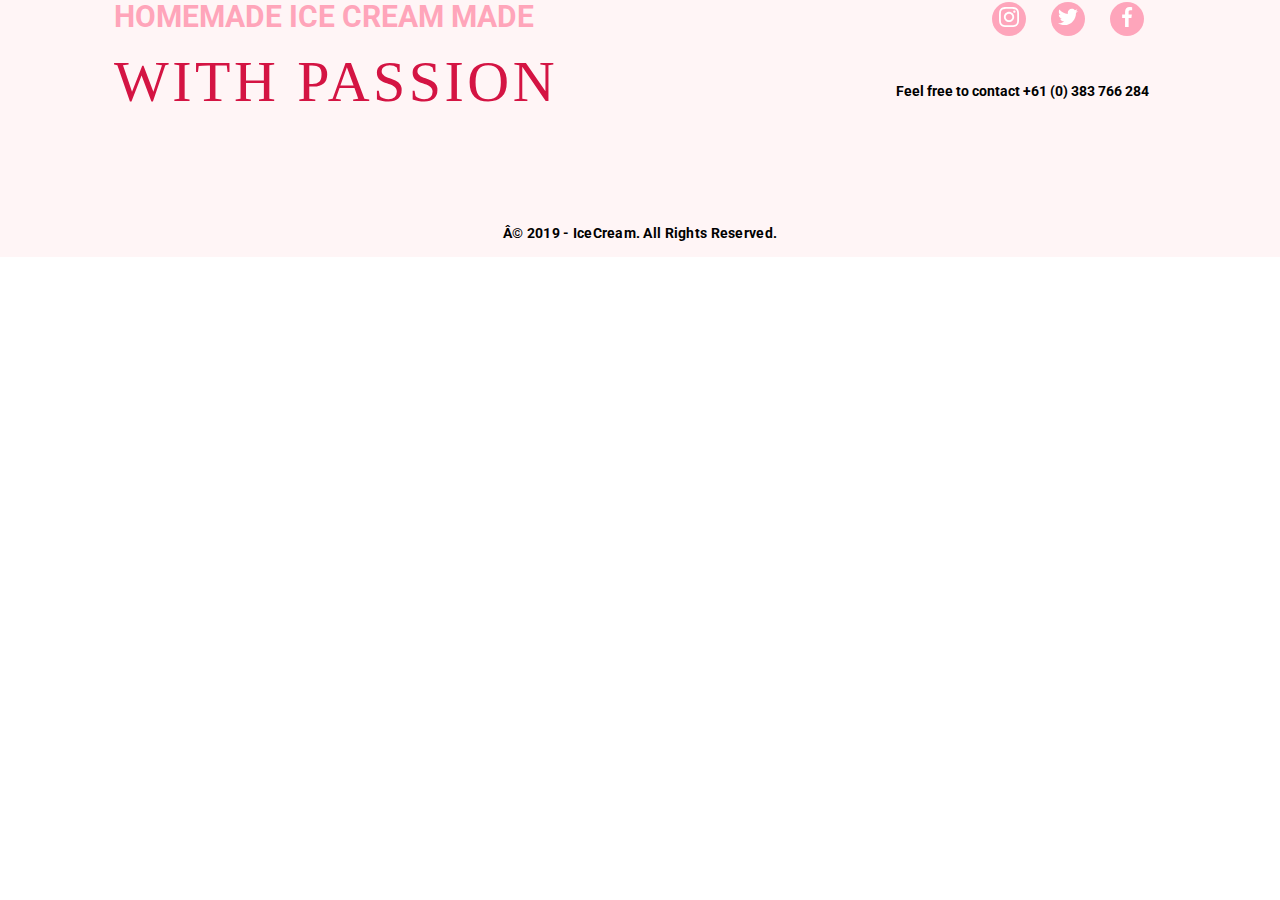
==== index.html @ 5e132ef6 "test" ====
<!DOCTYPE html>
<html lang="en">

<head>
  <meta charset="UTfooter-8" />
  <meta http-equiv="X-UA-Compatible" content="IE=edge" />
  <meta name="viewport" content="width=device-width, initial-scale=1.0" />
  <link rel="stylesheet"
    href="https://cdnjs.cloudflare.com/ajax/libs/modern-normalize/0.7.0/modern-normalize.min.css" />
  <link rel="stylesheet" href="css/main.min.css" />
  <link rel="preconnect" href="https://fonts.googleapis.com" />
  <link rel="preconnect" href="https://fonts.gstatic.com" crossorigin />
  <link href="https://fonts.googleapis.com/css2?family=Raleway:wght@700&family=Roboto:wght@400;500;700;900&display=swap"
    rel="stylesheet" />
  <title>WebStudio</title>
</head>

<body>
  
  <footer class="footer">
      <div class="footer-address">
        
        <ul class="footer-address__list list">
          
          <li class="footer-address__item">
            <h2 class="footer-address__title" >homemade ice cream made </h2>
          </li>
          <li class="footer-address__item"> 
            <h2 class="footer-address__subtitle" >with passion</h2>
          </li>
        </ul>
      </div>
      <div class="footer-social">
        
        <ul class="footer-social__list  list">
          <li class="footer-social__item"><a class="footer-social__link" href="insta"><svg class="footer-social__icon" width=20 height=20>
                <use href="./images/icons.svg#icon-instagram">
              </svg></a></li>
          <li class="footer-social__item"><a class="footer-social__link" href="tweter"><svg class="footer-social__icon" width=20 height=20>
                <use href="./images/icons.svg#icon-tweter">
              </svg></a></li>
          <li class="footer-social__item"><a class="footer-social__link" href="facebook"><svg class="footer-social__icon" width=20 height=20>
                <use href="./images/icons.svg#icon-facebook">
              </svg></a></li>
         
        </ul>
        <a class="footer-social__title" href="phone:+48111111111">Feel free to contact +61 (0) 383 766 284</a>
      </div>
      <div class="copyright">
        <h3 class="copyright__item">© 2019 - IceCream.
          All Rights Reserved. </h3>
      </div>
  </footer>
  <script src="./modal.js"></script>
  <script src="./menu.js"></script>
</body>

</html>
---- css/main.min.css ----
address{font-style:inherit}h1,h2,h3,h4,h5,h6,p{padding:0px;margin:0px}img{display:block;width:100%;height:auto;-o-object-fit:cover;object-fit:cover}.list{list-style:none;margin:0;padding:0}a,button{text-decoration:inherit;cursor:pointer;color:inherit}:root{--main-font: "Roboto", "Open Sans", sans-serif;--secondary-font: "Raleway", sans-serif;--main-color: #212121;--secondary-color: #2196f3;--third-color: #ffffff;--additional-color: #757575;--greystyle-color: #afb1b8}body{font-family:"Roboto","Open Sans",sans-serif;margin:0px auto;max-width:1600px;display:-webkit-box;display:-ms-flexbox;display:flex;-webkit-box-pack:center;-ms-flex-pack:center;justify-content:center;-ms-flex-line-pack:center;align-content:center;-webkit-box-orient:vertical;-webkit-box-direction:normal;-ms-flex-direction:column;flex-direction:column}.visually-hidden{position:absolute;width:1px;height:1px;margin:-1px;border:0;padding:0;clip:rect(0 0 0 0);overflow:hidden;visibility:hidden}.container{width:100%;margin:0 auto;-webkit-box-align:center;-ms-flex-align:center;align-items:center}@media screen and (min-width: 480px){.container{padding:0px 15px;-webkit-box-align:center;-ms-flex-align:center;align-items:center}}@media screen and (min-width: 768px){.container{padding:0px 15px}}@media screen and (min-width: 1200px){.container{max-width:1200px;padding:0px 15px;-webkit-box-align:center;-ms-flex-align:center;align-items:center}}.logo{font-family:"Raleway","Open Sans",sans-serif;font-weight:700;font-size:26px;line-height:1.192;letter-spacing:.03em;margin:16px 0px 16px 5px;color:var(--secondary-color)}.logo__light-theme{color:var(--main-color)}.logo__dark-theme{color:var(--third-color)}@media screen and (min-width: 480px){.logo{margin:16px 93px 16px 0px}}.backdrop{position:fixed;width:100%;height:100%;background-color:rgba(0,0,0,.2);top:0;left:0;z-index:1001;opacity:1;-webkit-transition:opacity 250ms cubic-bezier(0.4, 0, 0.2, 1);transition:opacity 250ms cubic-bezier(0.4, 0, 0.2, 1);display:-webkit-box;display:-ms-flexbox;display:flex}.is-hidden{opacity:0;pointer-events:none;visibility:hidden;-webkit-transition:opacity 250ms cubic-bezier(0.4, 0, 0.2, 1);transition:opacity 250ms cubic-bezier(0.4, 0, 0.2, 1)}.section-header{font-weight:700;font-size:28px;line-height:1.167;text-align:center;letter-spacing:.03em;margin-bottom:40px}@media screen and (min-width: 1200px){.section-header__header{font-size:36px}}.modal{position:relative;visibility:visible;max-width:100%;-webkit-box-shadow:0px 1px 3px rgba(0,0,0,.12),0px 1px 1px rgba(0,0,0,.14),0px 2px 1px rgba(0,0,0,.2);box-shadow:0px 1px 3px rgba(0,0,0,.12),0px 1px 1px rgba(0,0,0,.14),0px 2px 1px rgba(0,0,0,.2);border-radius:4px;margin:auto;padding:20px;-webkit-transition:opacity 250ms cubic-bezier(0.4, 0, 0.2, 1);transition:opacity 250ms cubic-bezier(0.4, 0, 0.2, 1)}@media screen and (min-width: 480px){.modal{max-width:450px;padding:40px}}@media screen and (min-width: 767px){.modal{max-width:528px}}.modal__btn{margin:30px auto 0px;padding:10px 46px;border:0px;border-radius:4px;font-weight:700;font-size:16px;line-height:1.875;letter-spacing:.06em}@media screen and (min-width: 480px){.modal__btn{padding:10px 76px}}.modal__btn:hover,.modal__btn:focus{-webkit-transition-duration:250ms;transition-duration:250ms;-webkit-transition-timing-function:cubic-bezier(0.4, 0, 0.2, 1);transition-timing-function:cubic-bezier(0.4, 0, 0.2, 1);-webkit-box-shadow:0px 4px 4px rgba(0,0,0,.15);box-shadow:0px 4px 4px rgba(0,0,0,.15)}.modal__close{position:absolute;top:8px;right:8px;display:-webkit-box;display:-ms-flexbox;display:flex;-webkit-box-pack:center;-ms-flex-pack:center;justify-content:center;-webkit-box-align:center;-ms-flex-align:center;align-items:center;width:30px;height:30px;border:1px solid rgba(0,0,0,.1);border-radius:50%;cursor:pointer}.modal__close:hover,.modal__close:focus{-webkit-transition:250ms cubic-bezier(0.4, 0, 0.2, 1);transition:250ms cubic-bezier(0.4, 0, 0.2, 1);background-color:var(--secondary-color)}.modal__title{font-weight:bold;font-size:20px;line-height:23px;text-align:center;letter-spacing:.03em;margin-bottom:12px}.modal-form{display:-webkit-box;display:-ms-flexbox;display:flex;-webkit-box-orient:vertical;-webkit-box-direction:normal;-ms-flex-direction:column;flex-direction:column;-webkit-box-pack:center;-ms-flex-pack:center;justify-content:center;-webkit-box-align:center;-ms-flex-align:center;align-items:center}.modal-form__item{font-size:12px;line-height:1.21;letter-spacing:.01em}.modal-form__input-container{position:relative}.modal-form__input{width:100%;height:40px;padding-left:42px;margin:4px auto 10px;border:1px solid rgba(33,33,33,.2);-webkit-box-sizing:border-box;box-sizing:border-box;border-radius:4px;-webkit-transition:border 250ms cubic-bezier(0.4, 0, 0.2, 1);transition:border 250ms cubic-bezier(0.4, 0, 0.2, 1)}@media screen and (min-width: 480px){.modal-form__input{width:370px}}@media screen and (min-width: 768px){.modal-form__input{width:448px}}.modal-form__input:hover,.modal-form__input:focus{outline:none;border:1px solid;-webkit-transition:border 250ms cubic-bezier(0.4, 0, 0.2, 1);transition:border 250ms cubic-bezier(0.4, 0, 0.2, 1)}.modal-form__input:hover:hover+.modal-form__icon,.modal-form__input:hover:focus+.modal-form__icon,.modal-form__input:focus:hover+.modal-form__icon,.modal-form__input:focus:focus+.modal-form__icon{-webkit-transition:fill 250ms cubic-bezier(0.4, 0, 0.2, 1);transition:fill 250ms cubic-bezier(0.4, 0, 0.2, 1)}.modal-form__icon{position:absolute;left:24px;top:50%;-webkit-transform:translate(-50%, -50%);transform:translate(-50%, -50%)}.modal-form__comment{padding:12px 16px;resize:none;height:120px;width:100%;font-family:inherit;font-size:12px;line-height:14px;letter-spacing:.01em;margin:4px auto 10px;border:1px solid rgba(33,33,33,.2);-webkit-box-sizing:border-box;box-sizing:border-box;border-radius:4px;-webkit-transition:border 250ms cubic-bezier(0.4, 0, 0.2, 1);transition:border 250ms cubic-bezier(0.4, 0, 0.2, 1)}@media screen and (min-width: 480px){.modal-form__comment{width:370px}}@media screen and (min-width: 768px){.modal-form__comment{width:448px}}.modal-form__comment:hover,.modal-form__comment:focus{outline:none;border:1px solid;-webkit-transition:border 250ms cubic-bezier(0.4, 0, 0.2, 1);transition:border 250ms cubic-bezier(0.4, 0, 0.2, 1)}.modal-policy{position:relative;display:-webkit-box;display:-ms-flexbox;display:flex;-webkit-box-pack:space-evenly;-ms-flex-pack:space-evenly;justify-content:space-evenly;-webkit-box-align:center;-ms-flex-align:center;align-items:center}.modal-policy__statement{font-size:12px;line-height:1.71;letter-spacing:.03em;color:vargetColor(article-primary)}@media screen and (min-width: 768px){.modal-policy__statement{font-size:14px}}.modal-policy__statute{text-decoration:underline}.modal-policy__checkbox{-webkit-appearance:none;-moz-appearance:none;appearance:none;width:16px;height:15px;border:2px solid;border-radius:2px;margin-right:8px;-webkit-transition:background-color 250ms cubic-bezier(0.4, 0, 0.2, 1),border-color 250ms cubic-bezier(0.4, 0, 0.2, 1);transition:background-color 250ms cubic-bezier(0.4, 0, 0.2, 1),border-color 250ms cubic-bezier(0.4, 0, 0.2, 1)}@media screen and (max-width: 767px){.modal-policy__checkbox{width:16px;height:15px}}.modal-policy__checkbox:checked{background-image:url("../images/check.svg");background-repeat:no-repeat}.header{position:relative;max-width:1200px;display:-webkit-box;display:-ms-flexbox;display:flex;-ms-flex-wrap:wrap;flex-wrap:wrap;-webkit-box-pack:justify;-ms-flex-pack:justify;justify-content:space-between;padding:8px 15px;border-bottom:1px solid #ececec}.header__navigation{display:-webkit-box;display:-ms-flexbox;display:flex;-webkit-box-align:center;-ms-flex-align:center;align-items:center;-ms-flex-wrap:wrap;flex-wrap:wrap}.header__contactslist{display:-webkit-box;display:-ms-flexbox;display:flex;-webkit-box-orient:vertical;-webkit-box-direction:normal;-ms-flex-direction:column;flex-direction:column;-webkit-column-gap:30px;-moz-column-gap:30px;column-gap:30px;-webkit-box-align:center;-ms-flex-align:center;align-items:center;display:none}@media screen and (min-width: 768px){.header__contactslist{display:inherit;-webkit-box-align:start;-ms-flex-align:start;align-items:flex-start;-webkit-box-orient:vertical;-webkit-box-direction:normal;-ms-flex-direction:column;flex-direction:column}}@media screen and (min-width: 1200px){.header__contactslist{-webkit-box-align:center;-ms-flex-align:center;align-items:center;-webkit-box-orient:horizontal;-webkit-box-direction:normal;-ms-flex-direction:row;flex-direction:row}}.header__pages{display:-webkit-box;display:-ms-flexbox;display:flex;-webkit-box-align:center;-ms-flex-align:center;align-items:center;-ms-flex-wrap:wrap;flex-wrap:wrap;-webkit-column-gap:46px;-moz-column-gap:46px;column-gap:46px;display:none}@media screen and (min-width: 768px){.header__pages{display:inherit}}.header__item{font-weight:500;font-size:14px;line-height:1.143;letter-spacing:.02em}.header__item:hover,.header__item:focus{-webkit-transition:color 250ms cubic-bezier(0.4, 0, 0.2, 1);transition:color 250ms cubic-bezier(0.4, 0, 0.2, 1)}.header__icon{margin-right:10px;-ms-flex-line-pack:center;align-content:center;vertical-align:bottom}.header__contact{font-weight:500;font-size:14px;line-height:1.143;letter-spacing:.02em;margin:5px 0px}.header__contact:hover,.header__contact:focus{-webkit-transition:color 250ms cubic-bezier(0.4, 0, 0.2, 1);transition:color 250ms cubic-bezier(0.4, 0, 0.2, 1)}#current{position:relative;margin-bottom:32px}#current:after{content:"";position:absolute;width:100%;height:4px;bottom:-33px;left:0;border-radius:2px}.hero{-webkit-box-align:center;-ms-flex-align:center;align-items:center;-webkit-box-pack:center;-ms-flex-pack:center;justify-content:center;display:-webkit-box;display:-ms-flexbox;display:flex;-webkit-box-orient:vertical;-webkit-box-direction:normal;-ms-flex-direction:column;flex-direction:column;background-size:cover;background-position:center;background-image:-webkit-gradient(linear, left top, left bottom, from(rgba(47, 48, 58, 0.4)), to(rgba(47, 48, 58, 0.4))),url("../images/background/background-mobile.jpg");background-image:linear-gradient(rgba(47, 48, 58, 0.4), rgba(47, 48, 58, 0.4)),url("../images/background/background-mobile.jpg");padding:118px 15px}@media screen and (min-width: 768px){.hero{background-image:-webkit-gradient(linear, left top, left bottom, from(rgba(47, 48, 58, 0.4)), to(rgba(47, 48, 58, 0.4))),url("../images/background/background-tab.jpg");background-image:linear-gradient(rgba(47, 48, 58, 0.4), rgba(47, 48, 58, 0.4)),url("../images/background/background-tab.jpg");padding:118px 15px}}@media screen and (min-width: 1200px){.hero{background-image:-webkit-gradient(linear, left top, left bottom, from(rgba(47, 48, 58, 0.4)), to(rgba(47, 48, 58, 0.4))),url("../images/background/background-desktop.jpg");background-image:linear-gradient(rgba(47, 48, 58, 0.4), rgba(47, 48, 58, 0.4)),url("../images/background/background-desktop.jpg");padding:200px 0px}}.hero__header{max-width:396px;font-size:26px;line-height:1.62;font-weight:900;text-align:center;letter-spacing:.06em}@media screen and (min-width: 1200px){.hero__header{max-width:696px;font-size:44px;line-height:1.364}}.hero__btn{padding:10px 42px;margin-top:30px;border:0px;border-radius:4px;font-weight:700;font-size:16px;line-height:1.875;text-align:center;letter-spacing:.06em}.hero__btn:focus,.hero__btn:hover{-webkit-transition:color;transition:color;-webkit-transition-duration:250ms;transition-duration:250ms;-webkit-transition-timing-function:cubic-bezier(0.4, 0, 0.2, 1);transition-timing-function:cubic-bezier(0.4, 0, 0.2, 1)}.main,.lorem{display:-webkit-inline-box;display:-ms-inline-flexbox;display:inline-flex;-webkit-box-pack:center;-ms-flex-pack:center;justify-content:center;-webkit-box-align:center;-ms-flex-align:center;align-items:center;padding:94px 0px;-ms-flex-wrap:wrap;flex-wrap:wrap}@media screen and (max-width: 1200px){.main,.lorem{padding:60px 0px}}.main__tile,.lorem__tile{width:85%;margin:10px 15px}@media screen and (min-width: 768px){.main__tile,.lorem__tile{max-width:354px}}@media screen and (min-width: 1200px){.main__tile,.lorem__tile{max-width:270px}}.main__header,.lorem__header{font-weight:700;font-size:14px;line-height:1.143;letter-spacing:.03em;margin-bottom:10px}.main__graphic,.lorem__graphic{height:120px;width:100%;margin-bottom:30px;border-radius:4px;background:#ffb8ca;display:-webkit-box;display:-ms-flexbox;display:flex;-webkit-box-pack:center;-ms-flex-pack:center;justify-content:center;-webkit-box-align:center;-ms-flex-align:center;align-items:center;-ms-flex-wrap:wrap;flex-wrap:wrap}.main__article,.lorem__article{font-size:14px;line-height:1.71;letter-spacing:.03em}.main__content,.lorem__content{display:-webkit-inline-box;display:-ms-inline-flexbox;display:inline-flex;-ms-flex-wrap:wrap;flex-wrap:wrap;-webkit-box-pack:center;-ms-flex-pack:center;justify-content:center}.about{padding-bottom:94px}@media screen and (min-width: 769px){.about{display:initial}}@media screen and (min-width: 769px){.about-section{display:initial}}.about-section__gallery{display:-webkit-box;display:-ms-flexbox;display:flex;text-align:center;-webkit-box-pack:center;-ms-flex-pack:center;justify-content:center;-ms-flex-wrap:wrap;flex-wrap:wrap;gap:30px}.about-section__item{position:relative}.about-section__title{position:absolute;height:70px;width:100%;left:0%;bottom:0%;background-color:rgba(47,48,58,.8);font-weight:bold;font-size:14px;line-height:16px;text-align:center;letter-spacing:.03em;text-transform:uppercase;-webkit-box-pack:center;-ms-flex-pack:center;justify-content:center;display:-webkit-box;display:-ms-flexbox;display:flex;-webkit-box-align:center;-ms-flex-align:center;align-items:center}.employee{background:#ffb8ca;padding:94px 0px;max-width:1600px;-webkit-box-pack:center;-ms-flex-pack:center;justify-content:center;-ms-flex-wrap:wrap;flex-wrap:wrap}.employee-section__list{margin-top:50px;display:-webkit-box;display:-ms-flexbox;display:flex;-webkit-box-pack:center;-ms-flex-pack:center;justify-content:center;-ms-flex-wrap:wrap;flex-wrap:wrap;gap:30px}.employee-section__tile{border-radius:0px 0px 4px 4px;-webkit-box-shadow:0px 1px 3px rgba(0,0,0,.12),0px 1px 1px rgba(0,0,0,.14),0px 2px 1px rgba(0,0,0,.2);box-shadow:0px 1px 3px rgba(0,0,0,.12),0px 1px 1px rgba(0,0,0,.14),0px 2px 1px rgba(0,0,0,.2)}.employee-section__photo{width:100%;height:auto;-o-object-fit:cover;object-fit:cover}.employee-section__name{font-size:16px;line-height:1.1875;text-align:center;letter-spacing:.03em;font-weight:500;margin-bottom:10px}.employee-section__position{font-size:16px;line-height:1.1875;text-align:center;letter-spacing:.03em}.employee-section__description{padding:30px 0px;text-align:center;border:0px;border-radius:4px 4px;-webkit-box-shadow:0px 1px 3px rgba(0,0,0,.12),0px 1px 1px rgba(0,0,0,.14),0px 2px 1px rgba(0,0,0,.2);box-shadow:0px 1px 3px rgba(0,0,0,.12),0px 1px 1px rgba(0,0,0,.14),0px 2px 1px rgba(0,0,0,.2)}.employee-section__social{display:-webkit-box;display:-ms-flexbox;display:flex;-webkit-box-pack:center;-ms-flex-pack:center;justify-content:center;-webkit-box-align:center;-ms-flex-align:center;align-items:center}.employee-section__links{display:-webkit-box;display:-ms-flexbox;display:flex;-webkit-box-pack:center;-ms-flex-pack:center;justify-content:center;-webkit-box-align:center;-ms-flex-align:center;align-items:center;fill:#ffa5ba;color:#ffa5ba;width:44px;height:44px;border-radius:50%;margin:16px 5px 0px}.employee-section__links:hover,.employee-section__links:focus{background-color:var(--secondary-color);-webkit-transition:color fill background-color;transition:color fill background-color;-webkit-transition-duration:250ms;transition-duration:250ms;-webkit-transition-timing-function:cubic-bezier(0.4, 0, 0.2, 1);transition-timing-function:cubic-bezier(0.4, 0, 0.2, 1)}.customer{display:-webkit-box;display:-ms-flexbox;display:flex;-webkit-box-pack:center;-ms-flex-pack:center;justify-content:center;-webkit-box-orient:vertical;-webkit-box-direction:normal;-ms-flex-direction:column;flex-direction:column;padding:94px 0px;-ms-flex-wrap:wrap;flex-wrap:wrap;-webkit-box-align:center;-ms-flex-align:center;align-items:center;margin:0px auto}@media screen and (min-width: 1200px){.customer{padding:90px 0px}}@media screen and (min-width: 1200px){.customer-section{padding:90px 0px}}.customer-section__list{margin:50px 0px 0px;display:-webkit-box;display:-ms-flexbox;display:flex;-webkit-box-orient:horizontal;-webkit-box-direction:normal;-ms-flex-direction:row;flex-direction:row;-webkit-box-pack:center;-ms-flex-pack:center;justify-content:center;-ms-flex-wrap:wrap;flex-wrap:wrap;-webkit-column-gap:15px;-moz-column-gap:15px;column-gap:15px;row-gap:15px;padding:0 15px}.customer-section__item{width:100%;height:92px;border:1px solid #ffa5ba;border-radius:4px;-ms-flex-wrap:wrap;flex-wrap:wrap;fill:#ffa5ba;color:#ffa5ba}@media screen and (min-width: 320px){.customer-section__item{width:226px}}@media screen and (min-width: 768px){.customer-section__item{width:210px}}@media screen and (min-width: 1200px){.customer-section__item{width:170px}}.customer-section__item:hover,.customer-section__item:focus{border:1px solid;-webkit-transition:color fill border;transition:color fill border;-webkit-transition-duration:250ms;transition-duration:250ms;-webkit-transition-timing-function:cubic-bezier(0.4, 0, 0.2, 1);transition-timing-function:cubic-bezier(0.4, 0, 0.2, 1)}.customer-section__item__link{display:-webkit-box;display:-ms-flexbox;display:flex;-webkit-box-pack:center;-ms-flex-pack:center;justify-content:center;-webkit-box-align:center;-ms-flex-align:center;align-items:center;width:170px;height:92px}.footer{max-width:1280px;min-height:247px;display:-webkit-box;display:-ms-flexbox;display:flex;-ms-flex-wrap:wrap;flex-wrap:wrap;-webkit-box-pack:justify;-ms-flex-pack:justify;justify-content:space-between;-webkit-box-align:baseline;-ms-flex-align:baseline;align-items:baseline;padding-left:15px;padding-right:15px;background:#fff5f6}@media screen and (min-width: 1280px){.footer{-webkit-box-pack:justify;-ms-flex-pack:justify;justify-content:space-between;display:-webkit-box;display:-ms-flexbox;display:flex}}.footer .copyright{height:45px;width:100%;margin:0 auto;display:-webkit-box;display:-ms-flexbox;display:flex;-webkit-box-pack:center;-ms-flex-pack:center;justify-content:center;-webkit-box-align:center;-ms-flex-align:center;align-items:center}.footer .copyright__item{display:-webkit-box;display:-ms-flexbox;display:flex;-webkit-box-pack:center;-ms-flex-pack:center;justify-content:center;-webkit-box-align:center;-ms-flex-align:center;align-items:center;font-size:14px;line-height:1.806;letter-spacing:.02em;height:26px;margin-top:9px;margin-bottom:10px}.footer .footer-address{text-decoration:none;color:#fff5f6;text-align:center;-webkit-box-pack:center;-ms-flex-pack:center;justify-content:center;-ms-flex-wrap:wrap;flex-wrap:wrap}@media screen and (min-width: 776px){.footer .footer-address{text-align:left;-webkit-box-pack:start;-ms-flex-pack:start;justify-content:start;padding:0 36px;margin-bottom:91px}}@media screen and (min-width: 1280px){.footer .footer-address{text-align:left;-webkit-box-pack:start;-ms-flex-pack:start;justify-content:start;padding:0 99px;margin-bottom:97px}}.footer .footer-address__title{text-transform:uppercase;letter-spacing:0,4em;line-height:34px;font-size:30px;color:#ffa5ba}@media screen and (min-width: 776px){.footer .footer-address__title{font-size:26px;width:340px}}@media screen and (min-width: 1280px){.footer .footer-address__title{font-size:30px;width:474px}}.footer .footer-address__subtitle{font-family:Titan One;font-style:normal;font-weight:normal;font-size:58px;line-height:66px;letter-spacing:.06em;text-transform:uppercase;color:#d41443}@media screen and (min-width: 776px){.footer .footer-address__subtitle{font-size:48px;width:340px}}@media screen and (min-width: 1280px){.footer .footer-address__subtitle{font-size:58px;width:474px}}.footer .footer-address__item:not(:last-child){padding-bottom:15px}.footer .footer-social{display:-webkit-box;display:-ms-flexbox;display:flex;-webkit-box-orient:vertical;-webkit-box-direction:normal;-ms-flex-direction:column;flex-direction:column;text-align:center;-webkit-box-pack:center;-ms-flex-pack:center;justify-content:center}@media screen and (min-width: 1200px){.footer .footer-social{display:block;-webkit-box-pack:right;-ms-flex-pack:right;justify-content:right;-webkit-box-align:center;-ms-flex-align:center;align-items:center}}.footer .footer-social__title{font-size:14px;line-height:16px;font-weight:700;text-align:right}@media screen and (min-width: 1280px){.footer .footer-social__title{padding-right:116px}}.footer .footer-social__list{display:-webkit-box;display:-ms-flexbox;display:flex;-webkit-box-pack:right;-ms-flex-pack:right;justify-content:right;-webkit-box-align:center;-ms-flex-align:center;align-items:center;-webkit-column-gap:25px;-moz-column-gap:25px;column-gap:25px}@media screen and (min-width: 1280px){.footer .footer-social__list{padding-bottom:50px;padding-right:121px}}@media screen and (min-width: 776px){.footer .footer-social__list{padding-bottom:46px}}.footer .footer-social__icon{color:#ffa5ba}.footer .footer-social__item{display:-webkit-box;display:-ms-flexbox;display:flex;-webkit-box-pack:center;-ms-flex-pack:center;justify-content:center;-webkit-box-align:center;-ms-flex-align:center;align-items:center;fill:#fff;background-color:#fea5bb;width:34px;height:34px;border-radius:50%}.footer .footer-social__item:hover,.footer .footer-social__item:focus{background-color:#d41443;-webkit-transition:color fill background-color;transition:color fill background-color;-webkit-transition-duration:250ms;transition-duration:250ms;-webkit-transition-timing-function:cubic-bezier(0.4, 0, 0.2, 1);transition-timing-function:cubic-bezier(0.4, 0, 0.2, 1)}.portfolio{display:-webkit-box;display:-ms-flexbox;display:flex;-webkit-box-orient:vertical;-webkit-box-direction:normal;-ms-flex-direction:column;flex-direction:column;-webkit-box-pack:center;-ms-flex-pack:center;justify-content:center;max-width:1200px;padding:94px 0px;margin:0 auto}.gallery-filters{display:-webkit-box;display:-ms-flexbox;display:flex;-webkit-box-orient:horizontal;-webkit-box-direction:normal;-ms-flex-direction:row;flex-direction:row;-webkit-box-pack:center;-ms-flex-pack:center;justify-content:center;-ms-flex-wrap:wrap;flex-wrap:wrap;gap:15px}.gallery-filters__btn{font-weight:500;font-size:16px;line-height:1.625;letter-spacing:.03em;padding:6px 22px;background:#f5f4fa;border-radius:4px;border:0px}.gallery-filters__btn:hover,.gallery-filters__btn:focus{background:var(--secondary-color);color:var(--third-color);border-radius:4px;border-color:solid var(--third-color);-webkit-box-shadow:0px 3px 1px rgba(0,0,0,.1),0px 1px 2px rgba(0,0,0,.08),0px 2px 2px rgba(0,0,0,.12);box-shadow:0px 3px 1px rgba(0,0,0,.1),0px 1px 2px rgba(0,0,0,.08),0px 2px 2px rgba(0,0,0,.12);-webkit-transition:color fill background-color border-color box-shadow;transition:color fill background-color border-color box-shadow;-webkit-transition-duration:250ms;transition-duration:250ms;-webkit-transition-timing-function:cubic-bezier(0.4, 0, 0.2, 1);transition-timing-function:cubic-bezier(0.4, 0, 0.2, 1)}.portfolio-gallery{display:-webkit-box;display:-ms-flexbox;display:flex;-webkit-box-pack:center;-ms-flex-pack:center;justify-content:center;-webkit-box-align:center;-ms-flex-align:center;align-items:center;-ms-flex-wrap:wrap;flex-wrap:wrap;gap:30px;margin-top:50px}.portfolio-gallery__tile{position:relative}.portfolio-gallery__tile:hover,.portfolio-gallery__tile:focus{-webkit-transition:-webkit-box-shadow;transition:-webkit-box-shadow;transition:box-shadow;transition:box-shadow, -webkit-box-shadow;-webkit-transition-duration:250ms;transition-duration:250ms;-webkit-box-shadow:0px 1px 1px rgba(0,0,0,.12),0px 4px 4px rgba(0,0,0,.06),1px 4px 6px rgba(0,0,0,.16);box-shadow:0px 1px 1px rgba(0,0,0,.12),0px 4px 4px rgba(0,0,0,.06),1px 4px 6px rgba(0,0,0,.16);-webkit-transition-timing-function:cubic-bezier(0.4, 0, 0.2, 1);transition-timing-function:cubic-bezier(0.4, 0, 0.2, 1)}.portfolio-gallery__photo{position:relative}.portfolio-gallery__photo:hover .portfolio-gallery__overlay,.portfolio-gallery__photo:focus .portfolio-gallery__overlay{visibility:visible;-webkit-transform:scaleY(1);transform:scaleY(1);-webkit-transition:-webkit-transform 250ms cubic-bezier(0.4, 0, 0.2, 1);transition:-webkit-transform 250ms cubic-bezier(0.4, 0, 0.2, 1);transition:transform 250ms cubic-bezier(0.4, 0, 0.2, 1);transition:transform 250ms cubic-bezier(0.4, 0, 0.2, 1), -webkit-transform 250ms cubic-bezier(0.4, 0, 0.2, 1)}.portfolio-gallery__overlay{position:absolute;top:0;left:0;display:-webkit-box;display:-ms-flexbox;display:flex;-webkit-box-align:center;-ms-flex-align:center;align-items:center;padding:24px;width:100%;height:100%;background-color:rgba(33,150,243,.9);font-size:18px;line-height:1.56;letter-spacing:.03em;-webkit-transform:scaleY(0);transform:scaleY(0);visibility:hidden;-webkit-transform-origin:bottom;transform-origin:bottom}.portfolio-gallery__title{font-weight:700;font-size:18px;line-height:2;letter-spacing:.06em;color:#fff5f6;text-align:left}.portfolio-gallery__subtitle{font-size:16px;line-height:1.875;letter-spacing:.03em;text-align:left}.portfolio-gallery__bottom-section{padding:20px 24px;border-left:1px solid #eee;border-right:1px solid #eee;border-bottom:1px solid #eee;position:relative}.menu{position:absolute;top:0;right:0;display:none;width:100%;height:100%;padding:20px;z-index:1003;-webkit-transition:opacity 250ms cubic-bezier(0.4, 0, 0.2, 1);transition:opacity 250ms cubic-bezier(0.4, 0, 0.2, 1)}@media screen and (min-width: 480px){.menu{width:480px;height:100%;padding:40px}}.menu.is-open{display:block}.menu__btn-close{position:absolute;right:16px;top:16px;border:none}.menu__btn{width:40px;height:40px;border:none}@media screen and (min-width: 768px){.menu__btn{display:none}}.menu__icon-close,.menu__icon-menu{width:40px;height:40px}.menu-navigation{display:-webkit-box;display:-ms-flexbox;display:flex;-webkit-box-orient:vertical;-webkit-box-direction:normal;-ms-flex-direction:column;flex-direction:column;margin-bottom:40vw}@media screen and (min-width: 480px){.menu-navigation{margin-bottom:202px}}.menu-navigation__item{font-size:8vw;line-height:9vw;font-weight:500;letter-spacing:.02em;margin-bottom:9vw}@media screen and (min-width: 480px){.menu-navigation__item{font-size:40px;line-height:47px;font-weight:500;letter-spacing:.02em;margin-bottom:46px}}.menu-contact{margin-bottom:11vw;font-weight:500}@media screen and (min-width: 480px){.menu-contact{margin-bottom:64px}}.menu-contact__phone{font-size:7vw;line-height:16vw;font-weight:500;letter-spacing:.02em;margin-bottom:9vw}@media screen and (min-width: 480px){.menu-contact__phone{font-size:34px;line-height:66px}}.menu-contact__mail{font-size:5vw;line-height:6vw;letter-spacing:.02em}@media screen and (min-width: 480px){.menu-contact__mail{font-size:24px;line-height:28px;letter-spacing:.02em}}.menu-social{display:-webkit-box;display:-ms-flexbox;display:flex;-webkit-box-align:end;-ms-flex-align:end;align-items:flex-end}.menu-social__link{font-size:4vw;line-height:5vw}@media screen and (min-width: 480px){.menu-social__link{font-size:18px;line-height:22px}}.menu-social__link:hover,.menu-social__link:focus{font-weight:500}.menu-social__link:not(:last-child):after{content:" ";width:22px;height:0px;border:1px solid rgba(33,33,33,.2);-webkit-transform:rotate(90deg);transform:rotate(90deg);margin:0 4vw}@media screen and (min-width: 480px){.menu-social__link:not(:last-child):after{margin:0 10px}}/*# sourceMappingURL=main.min.css.map */
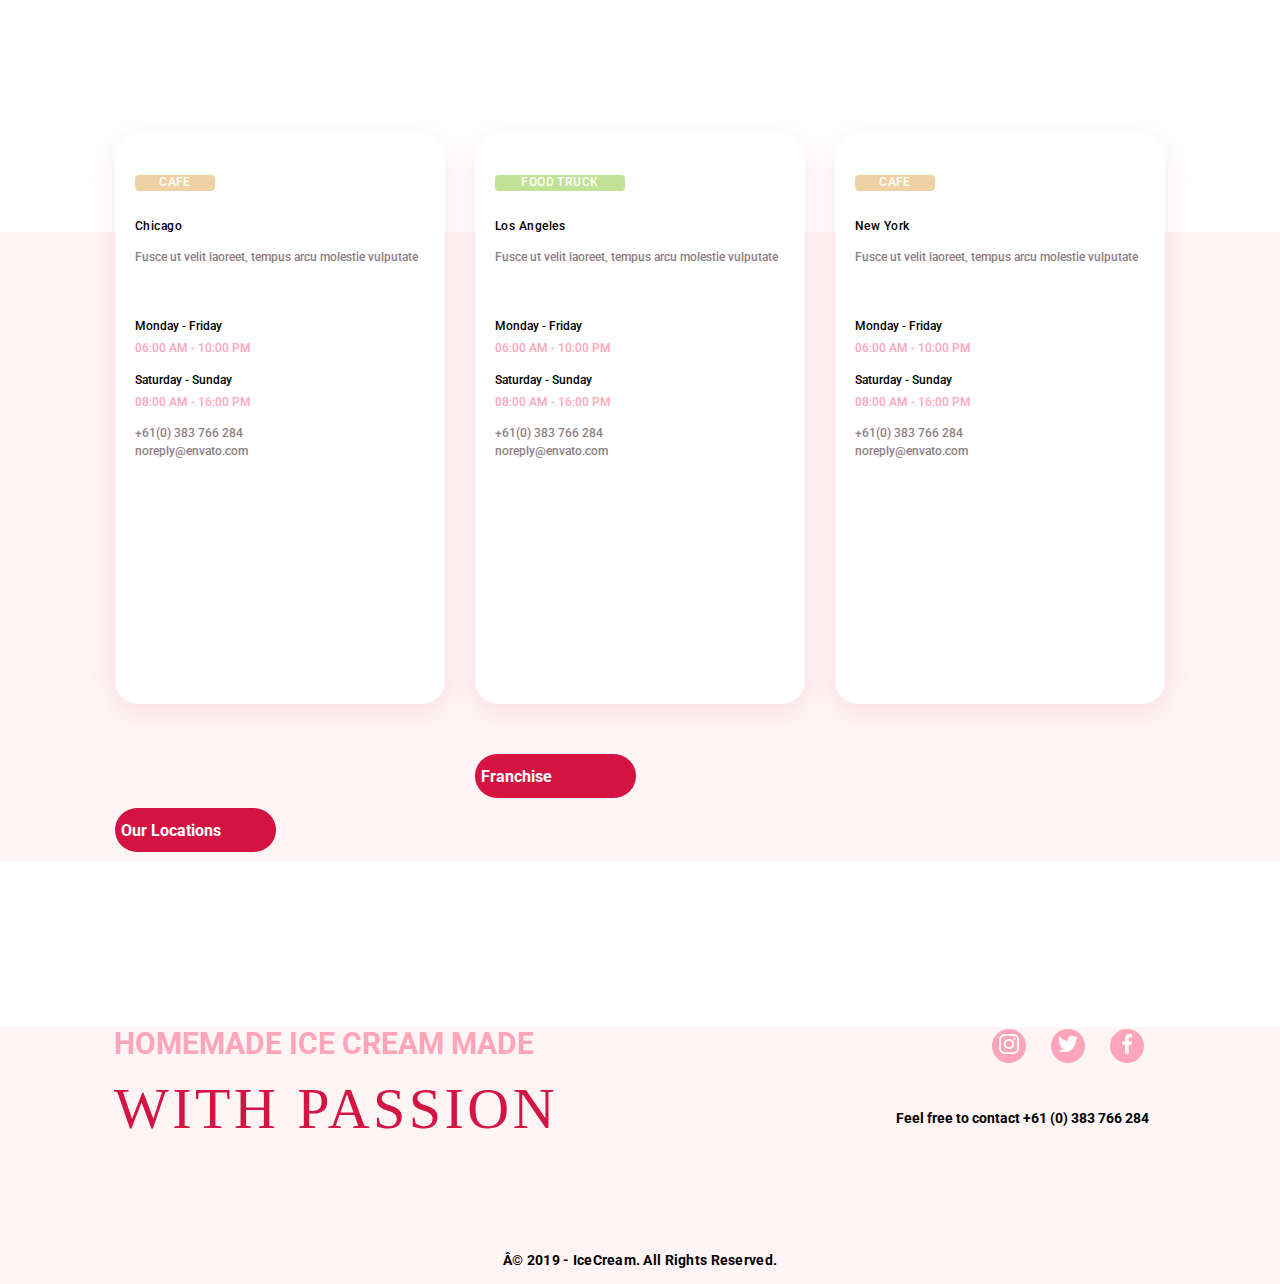
==== commit 153ae321: "add contacs" ====
--- a/index.html
+++ b/index.html
@@ -16,6 +16,70 @@
 </head>
 
 <body>
+  <section class="contacts">
+    <h2 hidden>Contacts</h2>
+    <div class="contacts__card">
+      <p class="contacts__category">Cafe</p>
+      <p class="contacts__town">Chicago</p>
+      <p class="contacts__text">
+        Fusce ut velit laoreet, tempus arcu molestie vulputate
+      </p>
+      <p class="contacts__days">Monday - Friday</p>
+      <p class="contacts__hours">06:00 AM - 10:00 PM</p>
+      <p class="contacts__days">Saturday - Sunday</p>
+      <p class="contacts__hours">08:00 AM - 16:00 PM</p>
+      <a class="contacts__link" href="tel:+61(0)383766284">
+        <span>+61(0) 383 766 284</span>
+      </a>
+      <a class="contacts__link" href="mailto:noreply@envato.com">
+        <span>noreply@envato.com</span></a
+      >
+    </div>
+  
+    <div class="contacts__card">
+      <p class="contacts__category contacts__category--food-truck">Food Truck</p>
+      <p class="contacts__town">Los Angeles</p>
+      <p class="contacts__text">
+        Fusce ut velit laoreet, tempus arcu molestie vulputate
+      </p>
+      <p class="contacts__days">Monday - Friday</p>
+      <p class="contacts__hours">06:00 AM - 10:00 PM</p>
+      <p class="contacts__days">Saturday - Sunday</p>
+      <p class="contacts__hours">08:00 AM - 16:00 PM</p>
+      <a class="contacts__link" href="tel:+61(0)383766284">
+        <span>+61(0) 383 766 284</span>
+      </a>
+      <a class="contacts__link" href="mailto:noreply@envato.com">
+        <span>noreply@envato.com</span></a
+      >
+    </div>
+  
+    <div class="contacts__card">
+      <p class="contacts__category">Cafe</p>
+      <p class="contacts__town">New York</p>
+      <p class="contacts__text">
+        Fusce ut velit laoreet, tempus arcu molestie vulputate
+      </p>
+      <p class="contacts__days">Monday - Friday</p>
+      <p class="contacts__hours">06:00 AM - 10:00 PM</p>
+      <p class="contacts__days">Saturday - Sunday</p>
+      <p class="contacts__hours">08:00 AM - 16:00 PM</p>
+      <a class="contacts__link" href="tel:+61(0)383766284">
+        <span>+61(0) 383 766 284</span>
+      </a>
+      <a class="contacts__link" href="mailto:noreply@envato.com">
+        <span>noreply@envato.com</span></a
+      >
+    </div>
+  
+    <button type="button" class="contacts__button locations-button">
+      <span class="contacts__button-text locations-text">Our Locations</span>
+    </button>
+    <button type="button" class="contacts__button franchise-button">
+      <span class="contacts__button-text franchise-text">Franchise</span>
+    </button>
+  </section>
+  
   
   <footer class="footer">
       <div class="footer-address">
--- a/css/main.min.css
+++ b/css/main.min.css
@@ -1 +1 @@
-address{font-style:inherit}h1,h2,h3,h4,h5,h6,p{padding:0px;margin:0px}img{display:block;width:100%;height:auto;-o-object-fit:cover;object-fit:cover}.list{list-style:none;margin:0;padding:0}a,button{text-decoration:inherit;cursor:pointer;color:inherit}:root{--main-font: "Roboto", "Open Sans", sans-serif;--secondary-font: "Raleway", sans-serif;--main-color: #212121;--secondary-color: #2196f3;--third-color: #ffffff;--additional-color: #757575;--greystyle-color: #afb1b8}body{font-family:"Roboto","Open Sans",sans-serif;margin:0px auto;max-width:1600px;display:-webkit-box;display:-ms-flexbox;display:flex;-webkit-box-pack:center;-ms-flex-pack:center;justify-content:center;-ms-flex-line-pack:center;align-content:center;-webkit-box-orient:vertical;-webkit-box-direction:normal;-ms-flex-direction:column;flex-direction:column}.visually-hidden{position:absolute;width:1px;height:1px;margin:-1px;border:0;padding:0;clip:rect(0 0 0 0);overflow:hidden;visibility:hidden}.container{width:100%;margin:0 auto;-webkit-box-align:center;-ms-flex-align:center;align-items:center}@media screen and (min-width: 480px){.container{padding:0px 15px;-webkit-box-align:center;-ms-flex-align:center;align-items:center}}@media screen and (min-width: 768px){.container{padding:0px 15px}}@media screen and (min-width: 1200px){.container{max-width:1200px;padding:0px 15px;-webkit-box-align:center;-ms-flex-align:center;align-items:center}}.logo{font-family:"Raleway","Open Sans",sans-serif;font-weight:700;font-size:26px;line-height:1.192;letter-spacing:.03em;margin:16px 0px 16px 5px;color:var(--secondary-color)}.logo__light-theme{color:var(--main-color)}.logo__dark-theme{color:var(--third-color)}@media screen and (min-width: 480px){.logo{margin:16px 93px 16px 0px}}.backdrop{position:fixed;width:100%;height:100%;background-color:rgba(0,0,0,.2);top:0;left:0;z-index:1001;opacity:1;-webkit-transition:opacity 250ms cubic-bezier(0.4, 0, 0.2, 1);transition:opacity 250ms cubic-bezier(0.4, 0, 0.2, 1);display:-webkit-box;display:-ms-flexbox;display:flex}.is-hidden{opacity:0;pointer-events:none;visibility:hidden;-webkit-transition:opacity 250ms cubic-bezier(0.4, 0, 0.2, 1);transition:opacity 250ms cubic-bezier(0.4, 0, 0.2, 1)}.section-header{font-weight:700;font-size:28px;line-height:1.167;text-align:center;letter-spacing:.03em;margin-bottom:40px}@media screen and (min-width: 1200px){.section-header__header{font-size:36px}}.modal{position:relative;visibility:visible;max-width:100%;-webkit-box-shadow:0px 1px 3px rgba(0,0,0,.12),0px 1px 1px rgba(0,0,0,.14),0px 2px 1px rgba(0,0,0,.2);box-shadow:0px 1px 3px rgba(0,0,0,.12),0px 1px 1px rgba(0,0,0,.14),0px 2px 1px rgba(0,0,0,.2);border-radius:4px;margin:auto;padding:20px;-webkit-transition:opacity 250ms cubic-bezier(0.4, 0, 0.2, 1);transition:opacity 250ms cubic-bezier(0.4, 0, 0.2, 1)}@media screen and (min-width: 480px){.modal{max-width:450px;padding:40px}}@media screen and (min-width: 767px){.modal{max-width:528px}}.modal__btn{margin:30px auto 0px;padding:10px 46px;border:0px;border-radius:4px;font-weight:700;font-size:16px;line-height:1.875;letter-spacing:.06em}@media screen and (min-width: 480px){.modal__btn{padding:10px 76px}}.modal__btn:hover,.modal__btn:focus{-webkit-transition-duration:250ms;transition-duration:250ms;-webkit-transition-timing-function:cubic-bezier(0.4, 0, 0.2, 1);transition-timing-function:cubic-bezier(0.4, 0, 0.2, 1);-webkit-box-shadow:0px 4px 4px rgba(0,0,0,.15);box-shadow:0px 4px 4px rgba(0,0,0,.15)}.modal__close{position:absolute;top:8px;right:8px;display:-webkit-box;display:-ms-flexbox;display:flex;-webkit-box-pack:center;-ms-flex-pack:center;justify-content:center;-webkit-box-align:center;-ms-flex-align:center;align-items:center;width:30px;height:30px;border:1px solid rgba(0,0,0,.1);border-radius:50%;cursor:pointer}.modal__close:hover,.modal__close:focus{-webkit-transition:250ms cubic-bezier(0.4, 0, 0.2, 1);transition:250ms cubic-bezier(0.4, 0, 0.2, 1);background-color:var(--secondary-color)}.modal__title{font-weight:bold;font-size:20px;line-height:23px;text-align:center;letter-spacing:.03em;margin-bottom:12px}.modal-form{display:-webkit-box;display:-ms-flexbox;display:flex;-webkit-box-orient:vertical;-webkit-box-direction:normal;-ms-flex-direction:column;flex-direction:column;-webkit-box-pack:center;-ms-flex-pack:center;justify-content:center;-webkit-box-align:center;-ms-flex-align:center;align-items:center}.modal-form__item{font-size:12px;line-height:1.21;letter-spacing:.01em}.modal-form__input-container{position:relative}.modal-form__input{width:100%;height:40px;padding-left:42px;margin:4px auto 10px;border:1px solid rgba(33,33,33,.2);-webkit-box-sizing:border-box;box-sizing:border-box;border-radius:4px;-webkit-transition:border 250ms cubic-bezier(0.4, 0, 0.2, 1);transition:border 250ms cubic-bezier(0.4, 0, 0.2, 1)}@media screen and (min-width: 480px){.modal-form__input{width:370px}}@media screen and (min-width: 768px){.modal-form__input{width:448px}}.modal-form__input:hover,.modal-form__input:focus{outline:none;border:1px solid;-webkit-transition:border 250ms cubic-bezier(0.4, 0, 0.2, 1);transition:border 250ms cubic-bezier(0.4, 0, 0.2, 1)}.modal-form__input:hover:hover+.modal-form__icon,.modal-form__input:hover:focus+.modal-form__icon,.modal-form__input:focus:hover+.modal-form__icon,.modal-form__input:focus:focus+.modal-form__icon{-webkit-transition:fill 250ms cubic-bezier(0.4, 0, 0.2, 1);transition:fill 250ms cubic-bezier(0.4, 0, 0.2, 1)}.modal-form__icon{position:absolute;left:24px;top:50%;-webkit-transform:translate(-50%, -50%);transform:translate(-50%, -50%)}.modal-form__comment{padding:12px 16px;resize:none;height:120px;width:100%;font-family:inherit;font-size:12px;line-height:14px;letter-spacing:.01em;margin:4px auto 10px;border:1px solid rgba(33,33,33,.2);-webkit-box-sizing:border-box;box-sizing:border-box;border-radius:4px;-webkit-transition:border 250ms cubic-bezier(0.4, 0, 0.2, 1);transition:border 250ms cubic-bezier(0.4, 0, 0.2, 1)}@media screen and (min-width: 480px){.modal-form__comment{width:370px}}@media screen and (min-width: 768px){.modal-form__comment{width:448px}}.modal-form__comment:hover,.modal-form__comment:focus{outline:none;border:1px solid;-webkit-transition:border 250ms cubic-bezier(0.4, 0, 0.2, 1);transition:border 250ms cubic-bezier(0.4, 0, 0.2, 1)}.modal-policy{position:relative;display:-webkit-box;display:-ms-flexbox;display:flex;-webkit-box-pack:space-evenly;-ms-flex-pack:space-evenly;justify-content:space-evenly;-webkit-box-align:center;-ms-flex-align:center;align-items:center}.modal-policy__statement{font-size:12px;line-height:1.71;letter-spacing:.03em;color:vargetColor(article-primary)}@media screen and (min-width: 768px){.modal-policy__statement{font-size:14px}}.modal-policy__statute{text-decoration:underline}.modal-policy__checkbox{-webkit-appearance:none;-moz-appearance:none;appearance:none;width:16px;height:15px;border:2px solid;border-radius:2px;margin-right:8px;-webkit-transition:background-color 250ms cubic-bezier(0.4, 0, 0.2, 1),border-color 250ms cubic-bezier(0.4, 0, 0.2, 1);transition:background-color 250ms cubic-bezier(0.4, 0, 0.2, 1),border-color 250ms cubic-bezier(0.4, 0, 0.2, 1)}@media screen and (max-width: 767px){.modal-policy__checkbox{width:16px;height:15px}}.modal-policy__checkbox:checked{background-image:url("../images/check.svg");background-repeat:no-repeat}.header{position:relative;max-width:1200px;display:-webkit-box;display:-ms-flexbox;display:flex;-ms-flex-wrap:wrap;flex-wrap:wrap;-webkit-box-pack:justify;-ms-flex-pack:justify;justify-content:space-between;padding:8px 15px;border-bottom:1px solid #ececec}.header__navigation{display:-webkit-box;display:-ms-flexbox;display:flex;-webkit-box-align:center;-ms-flex-align:center;align-items:center;-ms-flex-wrap:wrap;flex-wrap:wrap}.header__contactslist{display:-webkit-box;display:-ms-flexbox;display:flex;-webkit-box-orient:vertical;-webkit-box-direction:normal;-ms-flex-direction:column;flex-direction:column;-webkit-column-gap:30px;-moz-column-gap:30px;column-gap:30px;-webkit-box-align:center;-ms-flex-align:center;align-items:center;display:none}@media screen and (min-width: 768px){.header__contactslist{display:inherit;-webkit-box-align:start;-ms-flex-align:start;align-items:flex-start;-webkit-box-orient:vertical;-webkit-box-direction:normal;-ms-flex-direction:column;flex-direction:column}}@media screen and (min-width: 1200px){.header__contactslist{-webkit-box-align:center;-ms-flex-align:center;align-items:center;-webkit-box-orient:horizontal;-webkit-box-direction:normal;-ms-flex-direction:row;flex-direction:row}}.header__pages{display:-webkit-box;display:-ms-flexbox;display:flex;-webkit-box-align:center;-ms-flex-align:center;align-items:center;-ms-flex-wrap:wrap;flex-wrap:wrap;-webkit-column-gap:46px;-moz-column-gap:46px;column-gap:46px;display:none}@media screen and (min-width: 768px){.header__pages{display:inherit}}.header__item{font-weight:500;font-size:14px;line-height:1.143;letter-spacing:.02em}.header__item:hover,.header__item:focus{-webkit-transition:color 250ms cubic-bezier(0.4, 0, 0.2, 1);transition:color 250ms cubic-bezier(0.4, 0, 0.2, 1)}.header__icon{margin-right:10px;-ms-flex-line-pack:center;align-content:center;vertical-align:bottom}.header__contact{font-weight:500;font-size:14px;line-height:1.143;letter-spacing:.02em;margin:5px 0px}.header__contact:hover,.header__contact:focus{-webkit-transition:color 250ms cubic-bezier(0.4, 0, 0.2, 1);transition:color 250ms cubic-bezier(0.4, 0, 0.2, 1)}#current{position:relative;margin-bottom:32px}#current:after{content:"";position:absolute;width:100%;height:4px;bottom:-33px;left:0;border-radius:2px}.hero{-webkit-box-align:center;-ms-flex-align:center;align-items:center;-webkit-box-pack:center;-ms-flex-pack:center;justify-content:center;display:-webkit-box;display:-ms-flexbox;display:flex;-webkit-box-orient:vertical;-webkit-box-direction:normal;-ms-flex-direction:column;flex-direction:column;background-size:cover;background-position:center;background-image:-webkit-gradient(linear, left top, left bottom, from(rgba(47, 48, 58, 0.4)), to(rgba(47, 48, 58, 0.4))),url("../images/background/background-mobile.jpg");background-image:linear-gradient(rgba(47, 48, 58, 0.4), rgba(47, 48, 58, 0.4)),url("../images/background/background-mobile.jpg");padding:118px 15px}@media screen and (min-width: 768px){.hero{background-image:-webkit-gradient(linear, left top, left bottom, from(rgba(47, 48, 58, 0.4)), to(rgba(47, 48, 58, 0.4))),url("../images/background/background-tab.jpg");background-image:linear-gradient(rgba(47, 48, 58, 0.4), rgba(47, 48, 58, 0.4)),url("../images/background/background-tab.jpg");padding:118px 15px}}@media screen and (min-width: 1200px){.hero{background-image:-webkit-gradient(linear, left top, left bottom, from(rgba(47, 48, 58, 0.4)), to(rgba(47, 48, 58, 0.4))),url("../images/background/background-desktop.jpg");background-image:linear-gradient(rgba(47, 48, 58, 0.4), rgba(47, 48, 58, 0.4)),url("../images/background/background-desktop.jpg");padding:200px 0px}}.hero__header{max-width:396px;font-size:26px;line-height:1.62;font-weight:900;text-align:center;letter-spacing:.06em}@media screen and (min-width: 1200px){.hero__header{max-width:696px;font-size:44px;line-height:1.364}}.hero__btn{padding:10px 42px;margin-top:30px;border:0px;border-radius:4px;font-weight:700;font-size:16px;line-height:1.875;text-align:center;letter-spacing:.06em}.hero__btn:focus,.hero__btn:hover{-webkit-transition:color;transition:color;-webkit-transition-duration:250ms;transition-duration:250ms;-webkit-transition-timing-function:cubic-bezier(0.4, 0, 0.2, 1);transition-timing-function:cubic-bezier(0.4, 0, 0.2, 1)}.main,.lorem{display:-webkit-inline-box;display:-ms-inline-flexbox;display:inline-flex;-webkit-box-pack:center;-ms-flex-pack:center;justify-content:center;-webkit-box-align:center;-ms-flex-align:center;align-items:center;padding:94px 0px;-ms-flex-wrap:wrap;flex-wrap:wrap}@media screen and (max-width: 1200px){.main,.lorem{padding:60px 0px}}.main__tile,.lorem__tile{width:85%;margin:10px 15px}@media screen and (min-width: 768px){.main__tile,.lorem__tile{max-width:354px}}@media screen and (min-width: 1200px){.main__tile,.lorem__tile{max-width:270px}}.main__header,.lorem__header{font-weight:700;font-size:14px;line-height:1.143;letter-spacing:.03em;margin-bottom:10px}.main__graphic,.lorem__graphic{height:120px;width:100%;margin-bottom:30px;border-radius:4px;background:#ffb8ca;display:-webkit-box;display:-ms-flexbox;display:flex;-webkit-box-pack:center;-ms-flex-pack:center;justify-content:center;-webkit-box-align:center;-ms-flex-align:center;align-items:center;-ms-flex-wrap:wrap;flex-wrap:wrap}.main__article,.lorem__article{font-size:14px;line-height:1.71;letter-spacing:.03em}.main__content,.lorem__content{display:-webkit-inline-box;display:-ms-inline-flexbox;display:inline-flex;-ms-flex-wrap:wrap;flex-wrap:wrap;-webkit-box-pack:center;-ms-flex-pack:center;justify-content:center}.about{padding-bottom:94px}@media screen and (min-width: 769px){.about{display:initial}}@media screen and (min-width: 769px){.about-section{display:initial}}.about-section__gallery{display:-webkit-box;display:-ms-flexbox;display:flex;text-align:center;-webkit-box-pack:center;-ms-flex-pack:center;justify-content:center;-ms-flex-wrap:wrap;flex-wrap:wrap;gap:30px}.about-section__item{position:relative}.about-section__title{position:absolute;height:70px;width:100%;left:0%;bottom:0%;background-color:rgba(47,48,58,.8);font-weight:bold;font-size:14px;line-height:16px;text-align:center;letter-spacing:.03em;text-transform:uppercase;-webkit-box-pack:center;-ms-flex-pack:center;justify-content:center;display:-webkit-box;display:-ms-flexbox;display:flex;-webkit-box-align:center;-ms-flex-align:center;align-items:center}.employee{background:#ffb8ca;padding:94px 0px;max-width:1600px;-webkit-box-pack:center;-ms-flex-pack:center;justify-content:center;-ms-flex-wrap:wrap;flex-wrap:wrap}.employee-section__list{margin-top:50px;display:-webkit-box;display:-ms-flexbox;display:flex;-webkit-box-pack:center;-ms-flex-pack:center;justify-content:center;-ms-flex-wrap:wrap;flex-wrap:wrap;gap:30px}.employee-section__tile{border-radius:0px 0px 4px 4px;-webkit-box-shadow:0px 1px 3px rgba(0,0,0,.12),0px 1px 1px rgba(0,0,0,.14),0px 2px 1px rgba(0,0,0,.2);box-shadow:0px 1px 3px rgba(0,0,0,.12),0px 1px 1px rgba(0,0,0,.14),0px 2px 1px rgba(0,0,0,.2)}.employee-section__photo{width:100%;height:auto;-o-object-fit:cover;object-fit:cover}.employee-section__name{font-size:16px;line-height:1.1875;text-align:center;letter-spacing:.03em;font-weight:500;margin-bottom:10px}.employee-section__position{font-size:16px;line-height:1.1875;text-align:center;letter-spacing:.03em}.employee-section__description{padding:30px 0px;text-align:center;border:0px;border-radius:4px 4px;-webkit-box-shadow:0px 1px 3px rgba(0,0,0,.12),0px 1px 1px rgba(0,0,0,.14),0px 2px 1px rgba(0,0,0,.2);box-shadow:0px 1px 3px rgba(0,0,0,.12),0px 1px 1px rgba(0,0,0,.14),0px 2px 1px rgba(0,0,0,.2)}.employee-section__social{display:-webkit-box;display:-ms-flexbox;display:flex;-webkit-box-pack:center;-ms-flex-pack:center;justify-content:center;-webkit-box-align:center;-ms-flex-align:center;align-items:center}.employee-section__links{display:-webkit-box;display:-ms-flexbox;display:flex;-webkit-box-pack:center;-ms-flex-pack:center;justify-content:center;-webkit-box-align:center;-ms-flex-align:center;align-items:center;fill:#ffa5ba;color:#ffa5ba;width:44px;height:44px;border-radius:50%;margin:16px 5px 0px}.employee-section__links:hover,.employee-section__links:focus{background-color:var(--secondary-color);-webkit-transition:color fill background-color;transition:color fill background-color;-webkit-transition-duration:250ms;transition-duration:250ms;-webkit-transition-timing-function:cubic-bezier(0.4, 0, 0.2, 1);transition-timing-function:cubic-bezier(0.4, 0, 0.2, 1)}.customer{display:-webkit-box;display:-ms-flexbox;display:flex;-webkit-box-pack:center;-ms-flex-pack:center;justify-content:center;-webkit-box-orient:vertical;-webkit-box-direction:normal;-ms-flex-direction:column;flex-direction:column;padding:94px 0px;-ms-flex-wrap:wrap;flex-wrap:wrap;-webkit-box-align:center;-ms-flex-align:center;align-items:center;margin:0px auto}@media screen and (min-width: 1200px){.customer{padding:90px 0px}}@media screen and (min-width: 1200px){.customer-section{padding:90px 0px}}.customer-section__list{margin:50px 0px 0px;display:-webkit-box;display:-ms-flexbox;display:flex;-webkit-box-orient:horizontal;-webkit-box-direction:normal;-ms-flex-direction:row;flex-direction:row;-webkit-box-pack:center;-ms-flex-pack:center;justify-content:center;-ms-flex-wrap:wrap;flex-wrap:wrap;-webkit-column-gap:15px;-moz-column-gap:15px;column-gap:15px;row-gap:15px;padding:0 15px}.customer-section__item{width:100%;height:92px;border:1px solid #ffa5ba;border-radius:4px;-ms-flex-wrap:wrap;flex-wrap:wrap;fill:#ffa5ba;color:#ffa5ba}@media screen and (min-width: 320px){.customer-section__item{width:226px}}@media screen and (min-width: 768px){.customer-section__item{width:210px}}@media screen and (min-width: 1200px){.customer-section__item{width:170px}}.customer-section__item:hover,.customer-section__item:focus{border:1px solid;-webkit-transition:color fill border;transition:color fill border;-webkit-transition-duration:250ms;transition-duration:250ms;-webkit-transition-timing-function:cubic-bezier(0.4, 0, 0.2, 1);transition-timing-function:cubic-bezier(0.4, 0, 0.2, 1)}.customer-section__item__link{display:-webkit-box;display:-ms-flexbox;display:flex;-webkit-box-pack:center;-ms-flex-pack:center;justify-content:center;-webkit-box-align:center;-ms-flex-align:center;align-items:center;width:170px;height:92px}.footer{max-width:1280px;min-height:247px;display:-webkit-box;display:-ms-flexbox;display:flex;-ms-flex-wrap:wrap;flex-wrap:wrap;-webkit-box-pack:justify;-ms-flex-pack:justify;justify-content:space-between;-webkit-box-align:baseline;-ms-flex-align:baseline;align-items:baseline;padding-left:15px;padding-right:15px;background:#fff5f6}@media screen and (min-width: 1280px){.footer{-webkit-box-pack:justify;-ms-flex-pack:justify;justify-content:space-between;display:-webkit-box;display:-ms-flexbox;display:flex}}.footer .copyright{height:45px;width:100%;margin:0 auto;display:-webkit-box;display:-ms-flexbox;display:flex;-webkit-box-pack:center;-ms-flex-pack:center;justify-content:center;-webkit-box-align:center;-ms-flex-align:center;align-items:center}.footer .copyright__item{display:-webkit-box;display:-ms-flexbox;display:flex;-webkit-box-pack:center;-ms-flex-pack:center;justify-content:center;-webkit-box-align:center;-ms-flex-align:center;align-items:center;font-size:14px;line-height:1.806;letter-spacing:.02em;height:26px;margin-top:9px;margin-bottom:10px}.footer .footer-address{text-decoration:none;color:#fff5f6;text-align:center;-webkit-box-pack:center;-ms-flex-pack:center;justify-content:center;-ms-flex-wrap:wrap;flex-wrap:wrap}@media screen and (min-width: 776px){.footer .footer-address{text-align:left;-webkit-box-pack:start;-ms-flex-pack:start;justify-content:start;padding:0 36px;margin-bottom:91px}}@media screen and (min-width: 1280px){.footer .footer-address{text-align:left;-webkit-box-pack:start;-ms-flex-pack:start;justify-content:start;padding:0 99px;margin-bottom:97px}}.footer .footer-address__title{text-transform:uppercase;letter-spacing:0,4em;line-height:34px;font-size:30px;color:#ffa5ba}@media screen and (min-width: 776px){.footer .footer-address__title{font-size:26px;width:340px}}@media screen and (min-width: 1280px){.footer .footer-address__title{font-size:30px;width:474px}}.footer .footer-address__subtitle{font-family:Titan One;font-style:normal;font-weight:normal;font-size:58px;line-height:66px;letter-spacing:.06em;text-transform:uppercase;color:#d41443}@media screen and (min-width: 776px){.footer .footer-address__subtitle{font-size:48px;width:340px}}@media screen and (min-width: 1280px){.footer .footer-address__subtitle{font-size:58px;width:474px}}.footer .footer-address__item:not(:last-child){padding-bottom:15px}.footer .footer-social{display:-webkit-box;display:-ms-flexbox;display:flex;-webkit-box-orient:vertical;-webkit-box-direction:normal;-ms-flex-direction:column;flex-direction:column;text-align:center;-webkit-box-pack:center;-ms-flex-pack:center;justify-content:center}@media screen and (min-width: 1200px){.footer .footer-social{display:block;-webkit-box-pack:right;-ms-flex-pack:right;justify-content:right;-webkit-box-align:center;-ms-flex-align:center;align-items:center}}.footer .footer-social__title{font-size:14px;line-height:16px;font-weight:700;text-align:right}@media screen and (min-width: 1280px){.footer .footer-social__title{padding-right:116px}}.footer .footer-social__list{display:-webkit-box;display:-ms-flexbox;display:flex;-webkit-box-pack:right;-ms-flex-pack:right;justify-content:right;-webkit-box-align:center;-ms-flex-align:center;align-items:center;-webkit-column-gap:25px;-moz-column-gap:25px;column-gap:25px}@media screen and (min-width: 1280px){.footer .footer-social__list{padding-bottom:50px;padding-right:121px}}@media screen and (min-width: 776px){.footer .footer-social__list{padding-bottom:46px}}.footer .footer-social__icon{color:#ffa5ba}.footer .footer-social__item{display:-webkit-box;display:-ms-flexbox;display:flex;-webkit-box-pack:center;-ms-flex-pack:center;justify-content:center;-webkit-box-align:center;-ms-flex-align:center;align-items:center;fill:#fff;background-color:#fea5bb;width:34px;height:34px;border-radius:50%}.footer .footer-social__item:hover,.footer .footer-social__item:focus{background-color:#d41443;-webkit-transition:color fill background-color;transition:color fill background-color;-webkit-transition-duration:250ms;transition-duration:250ms;-webkit-transition-timing-function:cubic-bezier(0.4, 0, 0.2, 1);transition-timing-function:cubic-bezier(0.4, 0, 0.2, 1)}.portfolio{display:-webkit-box;display:-ms-flexbox;display:flex;-webkit-box-orient:vertical;-webkit-box-direction:normal;-ms-flex-direction:column;flex-direction:column;-webkit-box-pack:center;-ms-flex-pack:center;justify-content:center;max-width:1200px;padding:94px 0px;margin:0 auto}.gallery-filters{display:-webkit-box;display:-ms-flexbox;display:flex;-webkit-box-orient:horizontal;-webkit-box-direction:normal;-ms-flex-direction:row;flex-direction:row;-webkit-box-pack:center;-ms-flex-pack:center;justify-content:center;-ms-flex-wrap:wrap;flex-wrap:wrap;gap:15px}.gallery-filters__btn{font-weight:500;font-size:16px;line-height:1.625;letter-spacing:.03em;padding:6px 22px;background:#f5f4fa;border-radius:4px;border:0px}.gallery-filters__btn:hover,.gallery-filters__btn:focus{background:var(--secondary-color);color:var(--third-color);border-radius:4px;border-color:solid var(--third-color);-webkit-box-shadow:0px 3px 1px rgba(0,0,0,.1),0px 1px 2px rgba(0,0,0,.08),0px 2px 2px rgba(0,0,0,.12);box-shadow:0px 3px 1px rgba(0,0,0,.1),0px 1px 2px rgba(0,0,0,.08),0px 2px 2px rgba(0,0,0,.12);-webkit-transition:color fill background-color border-color box-shadow;transition:color fill background-color border-color box-shadow;-webkit-transition-duration:250ms;transition-duration:250ms;-webkit-transition-timing-function:cubic-bezier(0.4, 0, 0.2, 1);transition-timing-function:cubic-bezier(0.4, 0, 0.2, 1)}.portfolio-gallery{display:-webkit-box;display:-ms-flexbox;display:flex;-webkit-box-pack:center;-ms-flex-pack:center;justify-content:center;-webkit-box-align:center;-ms-flex-align:center;align-items:center;-ms-flex-wrap:wrap;flex-wrap:wrap;gap:30px;margin-top:50px}.portfolio-gallery__tile{position:relative}.portfolio-gallery__tile:hover,.portfolio-gallery__tile:focus{-webkit-transition:-webkit-box-shadow;transition:-webkit-box-shadow;transition:box-shadow;transition:box-shadow, -webkit-box-shadow;-webkit-transition-duration:250ms;transition-duration:250ms;-webkit-box-shadow:0px 1px 1px rgba(0,0,0,.12),0px 4px 4px rgba(0,0,0,.06),1px 4px 6px rgba(0,0,0,.16);box-shadow:0px 1px 1px rgba(0,0,0,.12),0px 4px 4px rgba(0,0,0,.06),1px 4px 6px rgba(0,0,0,.16);-webkit-transition-timing-function:cubic-bezier(0.4, 0, 0.2, 1);transition-timing-function:cubic-bezier(0.4, 0, 0.2, 1)}.portfolio-gallery__photo{position:relative}.portfolio-gallery__photo:hover .portfolio-gallery__overlay,.portfolio-gallery__photo:focus .portfolio-gallery__overlay{visibility:visible;-webkit-transform:scaleY(1);transform:scaleY(1);-webkit-transition:-webkit-transform 250ms cubic-bezier(0.4, 0, 0.2, 1);transition:-webkit-transform 250ms cubic-bezier(0.4, 0, 0.2, 1);transition:transform 250ms cubic-bezier(0.4, 0, 0.2, 1);transition:transform 250ms cubic-bezier(0.4, 0, 0.2, 1), -webkit-transform 250ms cubic-bezier(0.4, 0, 0.2, 1)}.portfolio-gallery__overlay{position:absolute;top:0;left:0;display:-webkit-box;display:-ms-flexbox;display:flex;-webkit-box-align:center;-ms-flex-align:center;align-items:center;padding:24px;width:100%;height:100%;background-color:rgba(33,150,243,.9);font-size:18px;line-height:1.56;letter-spacing:.03em;-webkit-transform:scaleY(0);transform:scaleY(0);visibility:hidden;-webkit-transform-origin:bottom;transform-origin:bottom}.portfolio-gallery__title{font-weight:700;font-size:18px;line-height:2;letter-spacing:.06em;color:#fff5f6;text-align:left}.portfolio-gallery__subtitle{font-size:16px;line-height:1.875;letter-spacing:.03em;text-align:left}.portfolio-gallery__bottom-section{padding:20px 24px;border-left:1px solid #eee;border-right:1px solid #eee;border-bottom:1px solid #eee;position:relative}.menu{position:absolute;top:0;right:0;display:none;width:100%;height:100%;padding:20px;z-index:1003;-webkit-transition:opacity 250ms cubic-bezier(0.4, 0, 0.2, 1);transition:opacity 250ms cubic-bezier(0.4, 0, 0.2, 1)}@media screen and (min-width: 480px){.menu{width:480px;height:100%;padding:40px}}.menu.is-open{display:block}.menu__btn-close{position:absolute;right:16px;top:16px;border:none}.menu__btn{width:40px;height:40px;border:none}@media screen and (min-width: 768px){.menu__btn{display:none}}.menu__icon-close,.menu__icon-menu{width:40px;height:40px}.menu-navigation{display:-webkit-box;display:-ms-flexbox;display:flex;-webkit-box-orient:vertical;-webkit-box-direction:normal;-ms-flex-direction:column;flex-direction:column;margin-bottom:40vw}@media screen and (min-width: 480px){.menu-navigation{margin-bottom:202px}}.menu-navigation__item{font-size:8vw;line-height:9vw;font-weight:500;letter-spacing:.02em;margin-bottom:9vw}@media screen and (min-width: 480px){.menu-navigation__item{font-size:40px;line-height:47px;font-weight:500;letter-spacing:.02em;margin-bottom:46px}}.menu-contact{margin-bottom:11vw;font-weight:500}@media screen and (min-width: 480px){.menu-contact{margin-bottom:64px}}.menu-contact__phone{font-size:7vw;line-height:16vw;font-weight:500;letter-spacing:.02em;margin-bottom:9vw}@media screen and (min-width: 480px){.menu-contact__phone{font-size:34px;line-height:66px}}.menu-contact__mail{font-size:5vw;line-height:6vw;letter-spacing:.02em}@media screen and (min-width: 480px){.menu-contact__mail{font-size:24px;line-height:28px;letter-spacing:.02em}}.menu-social{display:-webkit-box;display:-ms-flexbox;display:flex;-webkit-box-align:end;-ms-flex-align:end;align-items:flex-end}.menu-social__link{font-size:4vw;line-height:5vw}@media screen and (min-width: 480px){.menu-social__link{font-size:18px;line-height:22px}}.menu-social__link:hover,.menu-social__link:focus{font-weight:500}.menu-social__link:not(:last-child):after{content:" ";width:22px;height:0px;border:1px solid rgba(33,33,33,.2);-webkit-transform:rotate(90deg);transform:rotate(90deg);margin:0 4vw}@media screen and (min-width: 480px){.menu-social__link:not(:last-child):after{margin:0 10px}}/*# sourceMappingURL=main.min.css.map */+address{font-style:inherit}h1,h2,h3,h4,h5,h6,p{padding:0px;margin:0px}img{display:block;width:100%;height:auto;-o-object-fit:cover;object-fit:cover}.list{list-style:none;margin:0;padding:0}a,button{text-decoration:inherit;cursor:pointer;color:inherit}:root{--main-font: "Roboto", "Open Sans", sans-serif;--secondary-font: "Raleway", sans-serif;--main-color: #212121;--secondary-color: #2196f3;--third-color: #ffffff;--additional-color: #757575;--greystyle-color: #afb1b8}body{font-family:"Roboto","Open Sans",sans-serif;margin:0px auto;max-width:1600px;display:-webkit-box;display:-ms-flexbox;display:flex;-webkit-box-pack:center;-ms-flex-pack:center;justify-content:center;-ms-flex-line-pack:center;align-content:center;-webkit-box-orient:vertical;-webkit-box-direction:normal;-ms-flex-direction:column;flex-direction:column}.visually-hidden{position:absolute;width:1px;height:1px;margin:-1px;border:0;padding:0;clip:rect(0 0 0 0);overflow:hidden;visibility:hidden}.container{width:100%;margin:0 auto;-webkit-box-align:center;-ms-flex-align:center;align-items:center}@media screen and (min-width: 480px){.container{padding:0px 15px;-webkit-box-align:center;-ms-flex-align:center;align-items:center}}@media screen and (min-width: 768px){.container{padding:0px 15px}}@media screen and (min-width: 1200px){.container{max-width:1200px;padding:0px 15px;-webkit-box-align:center;-ms-flex-align:center;align-items:center}}.logo{font-family:"Raleway","Open Sans",sans-serif;font-weight:700;font-size:26px;line-height:1.192;letter-spacing:.03em;margin:16px 0px 16px 5px;color:var(--secondary-color)}.logo__light-theme{color:var(--main-color)}.logo__dark-theme{color:var(--third-color)}@media screen and (min-width: 480px){.logo{margin:16px 93px 16px 0px}}.backdrop{position:fixed;width:100%;height:100%;background-color:rgba(0,0,0,.2);top:0;left:0;z-index:1001;opacity:1;-webkit-transition:opacity 250ms cubic-bezier(0.4, 0, 0.2, 1);transition:opacity 250ms cubic-bezier(0.4, 0, 0.2, 1);display:-webkit-box;display:-ms-flexbox;display:flex}.is-hidden{opacity:0;pointer-events:none;visibility:hidden;-webkit-transition:opacity 250ms cubic-bezier(0.4, 0, 0.2, 1);transition:opacity 250ms cubic-bezier(0.4, 0, 0.2, 1)}.section-header{font-weight:700;font-size:28px;line-height:1.167;text-align:center;letter-spacing:.03em;margin-bottom:40px}@media screen and (min-width: 1200px){.section-header__header{font-size:36px}}.modal{position:relative;visibility:visible;max-width:100%;-webkit-box-shadow:0px 1px 3px rgba(0,0,0,.12),0px 1px 1px rgba(0,0,0,.14),0px 2px 1px rgba(0,0,0,.2);box-shadow:0px 1px 3px rgba(0,0,0,.12),0px 1px 1px rgba(0,0,0,.14),0px 2px 1px rgba(0,0,0,.2);border-radius:4px;margin:auto;padding:20px;-webkit-transition:opacity 250ms cubic-bezier(0.4, 0, 0.2, 1);transition:opacity 250ms cubic-bezier(0.4, 0, 0.2, 1)}@media screen and (min-width: 480px){.modal{max-width:450px;padding:40px}}@media screen and (min-width: 767px){.modal{max-width:528px}}.modal__btn{margin:30px auto 0px;padding:10px 46px;border:0px;border-radius:4px;font-weight:700;font-size:16px;line-height:1.875;letter-spacing:.06em}@media screen and (min-width: 480px){.modal__btn{padding:10px 76px}}.modal__btn:hover,.modal__btn:focus{-webkit-transition-duration:250ms;transition-duration:250ms;-webkit-transition-timing-function:cubic-bezier(0.4, 0, 0.2, 1);transition-timing-function:cubic-bezier(0.4, 0, 0.2, 1);-webkit-box-shadow:0px 4px 4px rgba(0,0,0,.15);box-shadow:0px 4px 4px rgba(0,0,0,.15)}.modal__close{position:absolute;top:8px;right:8px;display:-webkit-box;display:-ms-flexbox;display:flex;-webkit-box-pack:center;-ms-flex-pack:center;justify-content:center;-webkit-box-align:center;-ms-flex-align:center;align-items:center;width:30px;height:30px;border:1px solid rgba(0,0,0,.1);border-radius:50%;cursor:pointer}.modal__close:hover,.modal__close:focus{-webkit-transition:250ms cubic-bezier(0.4, 0, 0.2, 1);transition:250ms cubic-bezier(0.4, 0, 0.2, 1);background-color:var(--secondary-color)}.modal__title{font-weight:bold;font-size:20px;line-height:23px;text-align:center;letter-spacing:.03em;margin-bottom:12px}.modal-form{display:-webkit-box;display:-ms-flexbox;display:flex;-webkit-box-orient:vertical;-webkit-box-direction:normal;-ms-flex-direction:column;flex-direction:column;-webkit-box-pack:center;-ms-flex-pack:center;justify-content:center;-webkit-box-align:center;-ms-flex-align:center;align-items:center}.modal-form__item{font-size:12px;line-height:1.21;letter-spacing:.01em}.modal-form__input-container{position:relative}.modal-form__input{width:100%;height:40px;padding-left:42px;margin:4px auto 10px;border:1px solid rgba(33,33,33,.2);-webkit-box-sizing:border-box;box-sizing:border-box;border-radius:4px;-webkit-transition:border 250ms cubic-bezier(0.4, 0, 0.2, 1);transition:border 250ms cubic-bezier(0.4, 0, 0.2, 1)}@media screen and (min-width: 480px){.modal-form__input{width:370px}}@media screen and (min-width: 768px){.modal-form__input{width:448px}}.modal-form__input:hover,.modal-form__input:focus{outline:none;border:1px solid;-webkit-transition:border 250ms cubic-bezier(0.4, 0, 0.2, 1);transition:border 250ms cubic-bezier(0.4, 0, 0.2, 1)}.modal-form__input:hover:hover+.modal-form__icon,.modal-form__input:hover:focus+.modal-form__icon,.modal-form__input:focus:hover+.modal-form__icon,.modal-form__input:focus:focus+.modal-form__icon{-webkit-transition:fill 250ms cubic-bezier(0.4, 0, 0.2, 1);transition:fill 250ms cubic-bezier(0.4, 0, 0.2, 1)}.modal-form__icon{position:absolute;left:24px;top:50%;-webkit-transform:translate(-50%, -50%);transform:translate(-50%, -50%)}.modal-form__comment{padding:12px 16px;resize:none;height:120px;width:100%;font-family:inherit;font-size:12px;line-height:14px;letter-spacing:.01em;margin:4px auto 10px;border:1px solid rgba(33,33,33,.2);-webkit-box-sizing:border-box;box-sizing:border-box;border-radius:4px;-webkit-transition:border 250ms cubic-bezier(0.4, 0, 0.2, 1);transition:border 250ms cubic-bezier(0.4, 0, 0.2, 1)}@media screen and (min-width: 480px){.modal-form__comment{width:370px}}@media screen and (min-width: 768px){.modal-form__comment{width:448px}}.modal-form__comment:hover,.modal-form__comment:focus{outline:none;border:1px solid;-webkit-transition:border 250ms cubic-bezier(0.4, 0, 0.2, 1);transition:border 250ms cubic-bezier(0.4, 0, 0.2, 1)}.modal-policy{position:relative;display:-webkit-box;display:-ms-flexbox;display:flex;-webkit-box-pack:space-evenly;-ms-flex-pack:space-evenly;justify-content:space-evenly;-webkit-box-align:center;-ms-flex-align:center;align-items:center}.modal-policy__statement{font-size:12px;line-height:1.71;letter-spacing:.03em;color:vargetColor(article-primary)}@media screen and (min-width: 768px){.modal-policy__statement{font-size:14px}}.modal-policy__statute{text-decoration:underline}.modal-policy__checkbox{-webkit-appearance:none;-moz-appearance:none;appearance:none;width:16px;height:15px;border:2px solid;border-radius:2px;margin-right:8px;-webkit-transition:background-color 250ms cubic-bezier(0.4, 0, 0.2, 1),border-color 250ms cubic-bezier(0.4, 0, 0.2, 1);transition:background-color 250ms cubic-bezier(0.4, 0, 0.2, 1),border-color 250ms cubic-bezier(0.4, 0, 0.2, 1)}@media screen and (max-width: 767px){.modal-policy__checkbox{width:16px;height:15px}}.modal-policy__checkbox:checked{background-image:url("../images/check.svg");background-repeat:no-repeat}.header{position:relative;max-width:1200px;display:-webkit-box;display:-ms-flexbox;display:flex;-ms-flex-wrap:wrap;flex-wrap:wrap;-webkit-box-pack:justify;-ms-flex-pack:justify;justify-content:space-between;padding:8px 15px;border-bottom:1px solid #ececec}.header__navigation{display:-webkit-box;display:-ms-flexbox;display:flex;-webkit-box-align:center;-ms-flex-align:center;align-items:center;-ms-flex-wrap:wrap;flex-wrap:wrap}.header__contactslist{display:-webkit-box;display:-ms-flexbox;display:flex;-webkit-box-orient:vertical;-webkit-box-direction:normal;-ms-flex-direction:column;flex-direction:column;-webkit-column-gap:30px;-moz-column-gap:30px;column-gap:30px;-webkit-box-align:center;-ms-flex-align:center;align-items:center;display:none}@media screen and (min-width: 768px){.header__contactslist{display:inherit;-webkit-box-align:start;-ms-flex-align:start;align-items:flex-start;-webkit-box-orient:vertical;-webkit-box-direction:normal;-ms-flex-direction:column;flex-direction:column}}@media screen and (min-width: 1200px){.header__contactslist{-webkit-box-align:center;-ms-flex-align:center;align-items:center;-webkit-box-orient:horizontal;-webkit-box-direction:normal;-ms-flex-direction:row;flex-direction:row}}.header__pages{display:-webkit-box;display:-ms-flexbox;display:flex;-webkit-box-align:center;-ms-flex-align:center;align-items:center;-ms-flex-wrap:wrap;flex-wrap:wrap;-webkit-column-gap:46px;-moz-column-gap:46px;column-gap:46px;display:none}@media screen and (min-width: 768px){.header__pages{display:inherit}}.header__item{font-weight:500;font-size:14px;line-height:1.143;letter-spacing:.02em}.header__item:hover,.header__item:focus{-webkit-transition:color 250ms cubic-bezier(0.4, 0, 0.2, 1);transition:color 250ms cubic-bezier(0.4, 0, 0.2, 1)}.header__icon{margin-right:10px;-ms-flex-line-pack:center;align-content:center;vertical-align:bottom}.header__contact{font-weight:500;font-size:14px;line-height:1.143;letter-spacing:.02em;margin:5px 0px}.header__contact:hover,.header__contact:focus{-webkit-transition:color 250ms cubic-bezier(0.4, 0, 0.2, 1);transition:color 250ms cubic-bezier(0.4, 0, 0.2, 1)}#current{position:relative;margin-bottom:32px}#current:after{content:"";position:absolute;width:100%;height:4px;bottom:-33px;left:0;border-radius:2px}.hero{-webkit-box-align:center;-ms-flex-align:center;align-items:center;-webkit-box-pack:center;-ms-flex-pack:center;justify-content:center;display:-webkit-box;display:-ms-flexbox;display:flex;-webkit-box-orient:vertical;-webkit-box-direction:normal;-ms-flex-direction:column;flex-direction:column;background-size:cover;background-position:center;background-image:-webkit-gradient(linear, left top, left bottom, from(rgba(47, 48, 58, 0.4)), to(rgba(47, 48, 58, 0.4))),url("../images/background/background-mobile.jpg");background-image:linear-gradient(rgba(47, 48, 58, 0.4), rgba(47, 48, 58, 0.4)),url("../images/background/background-mobile.jpg");padding:118px 15px}@media screen and (min-width: 768px){.hero{background-image:-webkit-gradient(linear, left top, left bottom, from(rgba(47, 48, 58, 0.4)), to(rgba(47, 48, 58, 0.4))),url("../images/background/background-tab.jpg");background-image:linear-gradient(rgba(47, 48, 58, 0.4), rgba(47, 48, 58, 0.4)),url("../images/background/background-tab.jpg");padding:118px 15px}}@media screen and (min-width: 1200px){.hero{background-image:-webkit-gradient(linear, left top, left bottom, from(rgba(47, 48, 58, 0.4)), to(rgba(47, 48, 58, 0.4))),url("../images/background/background-desktop.jpg");background-image:linear-gradient(rgba(47, 48, 58, 0.4), rgba(47, 48, 58, 0.4)),url("../images/background/background-desktop.jpg");padding:200px 0px}}.hero__header{max-width:396px;font-size:26px;line-height:1.62;font-weight:900;text-align:center;letter-spacing:.06em}@media screen and (min-width: 1200px){.hero__header{max-width:696px;font-size:44px;line-height:1.364}}.hero__btn{padding:10px 42px;margin-top:30px;border:0px;border-radius:4px;font-weight:700;font-size:16px;line-height:1.875;text-align:center;letter-spacing:.06em}.hero__btn:focus,.hero__btn:hover{-webkit-transition:color;transition:color;-webkit-transition-duration:250ms;transition-duration:250ms;-webkit-transition-timing-function:cubic-bezier(0.4, 0, 0.2, 1);transition-timing-function:cubic-bezier(0.4, 0, 0.2, 1)}.main,.lorem{display:-webkit-inline-box;display:-ms-inline-flexbox;display:inline-flex;-webkit-box-pack:center;-ms-flex-pack:center;justify-content:center;-webkit-box-align:center;-ms-flex-align:center;align-items:center;padding:94px 0px;-ms-flex-wrap:wrap;flex-wrap:wrap}@media screen and (max-width: 1200px){.main,.lorem{padding:60px 0px}}.main__tile,.lorem__tile{width:85%;margin:10px 15px}@media screen and (min-width: 768px){.main__tile,.lorem__tile{max-width:354px}}@media screen and (min-width: 1200px){.main__tile,.lorem__tile{max-width:270px}}.main__header,.lorem__header{font-weight:700;font-size:14px;line-height:1.143;letter-spacing:.03em;margin-bottom:10px}.main__graphic,.lorem__graphic{height:120px;width:100%;margin-bottom:30px;border-radius:4px;background:#ffb8ca;display:-webkit-box;display:-ms-flexbox;display:flex;-webkit-box-pack:center;-ms-flex-pack:center;justify-content:center;-webkit-box-align:center;-ms-flex-align:center;align-items:center;-ms-flex-wrap:wrap;flex-wrap:wrap}.main__article,.lorem__article{font-size:14px;line-height:1.71;letter-spacing:.03em}.main__content,.lorem__content{display:-webkit-inline-box;display:-ms-inline-flexbox;display:inline-flex;-ms-flex-wrap:wrap;flex-wrap:wrap;-webkit-box-pack:center;-ms-flex-pack:center;justify-content:center}.about{padding-bottom:94px}@media screen and (min-width: 769px){.about{display:initial}}@media screen and (min-width: 769px){.about-section{display:initial}}.about-section__gallery{display:-webkit-box;display:-ms-flexbox;display:flex;text-align:center;-webkit-box-pack:center;-ms-flex-pack:center;justify-content:center;-ms-flex-wrap:wrap;flex-wrap:wrap;gap:30px}.about-section__item{position:relative}.about-section__title{position:absolute;height:70px;width:100%;left:0%;bottom:0%;background-color:rgba(47,48,58,.8);font-weight:bold;font-size:14px;line-height:16px;text-align:center;letter-spacing:.03em;text-transform:uppercase;-webkit-box-pack:center;-ms-flex-pack:center;justify-content:center;display:-webkit-box;display:-ms-flexbox;display:flex;-webkit-box-align:center;-ms-flex-align:center;align-items:center}.employee{background:#ffb8ca;padding:94px 0px;max-width:1600px;-webkit-box-pack:center;-ms-flex-pack:center;justify-content:center;-ms-flex-wrap:wrap;flex-wrap:wrap}.employee-section__list{margin-top:50px;display:-webkit-box;display:-ms-flexbox;display:flex;-webkit-box-pack:center;-ms-flex-pack:center;justify-content:center;-ms-flex-wrap:wrap;flex-wrap:wrap;gap:30px}.employee-section__tile{border-radius:0px 0px 4px 4px;-webkit-box-shadow:0px 1px 3px rgba(0,0,0,.12),0px 1px 1px rgba(0,0,0,.14),0px 2px 1px rgba(0,0,0,.2);box-shadow:0px 1px 3px rgba(0,0,0,.12),0px 1px 1px rgba(0,0,0,.14),0px 2px 1px rgba(0,0,0,.2)}.employee-section__photo{width:100%;height:auto;-o-object-fit:cover;object-fit:cover}.employee-section__name{font-size:16px;line-height:1.1875;text-align:center;letter-spacing:.03em;font-weight:500;margin-bottom:10px}.employee-section__position{font-size:16px;line-height:1.1875;text-align:center;letter-spacing:.03em}.employee-section__description{padding:30px 0px;text-align:center;border:0px;border-radius:4px 4px;-webkit-box-shadow:0px 1px 3px rgba(0,0,0,.12),0px 1px 1px rgba(0,0,0,.14),0px 2px 1px rgba(0,0,0,.2);box-shadow:0px 1px 3px rgba(0,0,0,.12),0px 1px 1px rgba(0,0,0,.14),0px 2px 1px rgba(0,0,0,.2)}.employee-section__social{display:-webkit-box;display:-ms-flexbox;display:flex;-webkit-box-pack:center;-ms-flex-pack:center;justify-content:center;-webkit-box-align:center;-ms-flex-align:center;align-items:center}.employee-section__links{display:-webkit-box;display:-ms-flexbox;display:flex;-webkit-box-pack:center;-ms-flex-pack:center;justify-content:center;-webkit-box-align:center;-ms-flex-align:center;align-items:center;fill:#ffa5ba;color:#ffa5ba;width:44px;height:44px;border-radius:50%;margin:16px 5px 0px}.employee-section__links:hover,.employee-section__links:focus{background-color:var(--secondary-color);-webkit-transition:color fill background-color;transition:color fill background-color;-webkit-transition-duration:250ms;transition-duration:250ms;-webkit-transition-timing-function:cubic-bezier(0.4, 0, 0.2, 1);transition-timing-function:cubic-bezier(0.4, 0, 0.2, 1)}.customer{display:-webkit-box;display:-ms-flexbox;display:flex;-webkit-box-pack:center;-ms-flex-pack:center;justify-content:center;-webkit-box-orient:vertical;-webkit-box-direction:normal;-ms-flex-direction:column;flex-direction:column;padding:94px 0px;-ms-flex-wrap:wrap;flex-wrap:wrap;-webkit-box-align:center;-ms-flex-align:center;align-items:center;margin:0px auto}@media screen and (min-width: 1200px){.customer{padding:90px 0px}}@media screen and (min-width: 1200px){.customer-section{padding:90px 0px}}.customer-section__list{margin:50px 0px 0px;display:-webkit-box;display:-ms-flexbox;display:flex;-webkit-box-orient:horizontal;-webkit-box-direction:normal;-ms-flex-direction:row;flex-direction:row;-webkit-box-pack:center;-ms-flex-pack:center;justify-content:center;-ms-flex-wrap:wrap;flex-wrap:wrap;-webkit-column-gap:15px;-moz-column-gap:15px;column-gap:15px;row-gap:15px;padding:0 15px}.customer-section__item{width:100%;height:92px;border:1px solid #ffa5ba;border-radius:4px;-ms-flex-wrap:wrap;flex-wrap:wrap;fill:#ffa5ba;color:#ffa5ba}@media screen and (min-width: 320px){.customer-section__item{width:226px}}@media screen and (min-width: 768px){.customer-section__item{width:210px}}@media screen and (min-width: 1200px){.customer-section__item{width:170px}}.customer-section__item:hover,.customer-section__item:focus{border:1px solid;-webkit-transition:color fill border;transition:color fill border;-webkit-transition-duration:250ms;transition-duration:250ms;-webkit-transition-timing-function:cubic-bezier(0.4, 0, 0.2, 1);transition-timing-function:cubic-bezier(0.4, 0, 0.2, 1)}.customer-section__item__link{display:-webkit-box;display:-ms-flexbox;display:flex;-webkit-box-pack:center;-ms-flex-pack:center;justify-content:center;-webkit-box-align:center;-ms-flex-align:center;align-items:center;width:170px;height:92px}.footer{max-width:1280px;min-height:247px;display:-webkit-box;display:-ms-flexbox;display:flex;-ms-flex-wrap:wrap;flex-wrap:wrap;-webkit-box-pack:justify;-ms-flex-pack:justify;justify-content:space-between;-webkit-box-align:baseline;-ms-flex-align:baseline;align-items:baseline;padding-left:15px;padding-right:15px;background:#fff5f6}@media screen and (min-width: 1280px){.footer{-webkit-box-pack:justify;-ms-flex-pack:justify;justify-content:space-between;display:-webkit-box;display:-ms-flexbox;display:flex}}.footer .copyright{height:45px;width:100%;margin:0 auto;display:-webkit-box;display:-ms-flexbox;display:flex;-webkit-box-pack:center;-ms-flex-pack:center;justify-content:center;-webkit-box-align:center;-ms-flex-align:center;align-items:center}.footer .copyright__item{display:-webkit-box;display:-ms-flexbox;display:flex;-webkit-box-pack:center;-ms-flex-pack:center;justify-content:center;-webkit-box-align:center;-ms-flex-align:center;align-items:center;font-size:14px;line-height:1.806;letter-spacing:.02em;height:26px;margin-top:9px;margin-bottom:10px}.footer .footer-address{text-decoration:none;color:#fff5f6;text-align:center;-webkit-box-pack:center;-ms-flex-pack:center;justify-content:center;-ms-flex-wrap:wrap;flex-wrap:wrap}@media screen and (min-width: 776px){.footer .footer-address{text-align:left;-webkit-box-pack:start;-ms-flex-pack:start;justify-content:start;padding:0 36px;margin-bottom:91px}}@media screen and (min-width: 1280px){.footer .footer-address{text-align:left;-webkit-box-pack:start;-ms-flex-pack:start;justify-content:start;padding:0 99px;margin-bottom:97px}}.footer .footer-address__title{text-transform:uppercase;letter-spacing:0,4em;line-height:34px;font-size:30px;color:#ffa5ba}@media screen and (min-width: 776px){.footer .footer-address__title{font-size:26px;max-width:340px}}@media screen and (min-width: 1280px){.footer .footer-address__title{font-size:30px;max-width:474px}}.footer .footer-address__subtitle{font-family:Titan One;font-style:normal;font-weight:normal;font-size:58px;line-height:66px;letter-spacing:.06em;text-transform:uppercase;color:#d41443}@media screen and (min-width: 776px){.footer .footer-address__subtitle{font-size:48px;max-width:340px}}@media screen and (min-width: 1280px){.footer .footer-address__subtitle{font-size:58px;max-width:474px}}.footer .footer-address__item:not(:last-child){padding-bottom:15px}.footer .footer-social{display:-webkit-box;display:-ms-flexbox;display:flex;-webkit-box-orient:vertical;-webkit-box-direction:normal;-ms-flex-direction:column;flex-direction:column;text-align:center;-webkit-box-pack:center;-ms-flex-pack:center;justify-content:center}@media screen and (min-width: 1200px){.footer .footer-social{display:block;-webkit-box-pack:right;-ms-flex-pack:right;justify-content:right;-webkit-box-align:center;-ms-flex-align:center;align-items:center}}.footer .footer-social__title{font-size:14px;line-height:16px;font-weight:700;text-align:right}@media screen and (min-width: 1280px){.footer .footer-social__title{padding-right:116px}}.footer .footer-social__list{display:-webkit-box;display:-ms-flexbox;display:flex;-webkit-box-pack:right;-ms-flex-pack:right;justify-content:right;-webkit-box-align:center;-ms-flex-align:center;align-items:center;-webkit-column-gap:25px;-moz-column-gap:25px;column-gap:25px}@media screen and (min-width: 1280px){.footer .footer-social__list{padding-bottom:50px;padding-right:121px}}@media screen and (min-width: 776px){.footer .footer-social__list{padding-bottom:46px}}.footer .footer-social__icon{color:#ffa5ba}.footer .footer-social__item{display:-webkit-box;display:-ms-flexbox;display:flex;-webkit-box-pack:center;-ms-flex-pack:center;justify-content:center;-webkit-box-align:center;-ms-flex-align:center;align-items:center;fill:#fff;background-color:#fea5bb;width:34px;height:34px;border-radius:50%}.footer .footer-social__item:hover,.footer .footer-social__item:focus{background-color:#d41443;-webkit-transition:color fill background-color;transition:color fill background-color;-webkit-transition-duration:250ms;transition-duration:250ms;-webkit-transition-timing-function:cubic-bezier(0.4, 0, 0.2, 1);transition-timing-function:cubic-bezier(0.4, 0, 0.2, 1)}.portfolio{display:-webkit-box;display:-ms-flexbox;display:flex;-webkit-box-orient:vertical;-webkit-box-direction:normal;-ms-flex-direction:column;flex-direction:column;-webkit-box-pack:center;-ms-flex-pack:center;justify-content:center;max-width:1200px;padding:94px 0px;margin:0 auto}.gallery-filters{display:-webkit-box;display:-ms-flexbox;display:flex;-webkit-box-orient:horizontal;-webkit-box-direction:normal;-ms-flex-direction:row;flex-direction:row;-webkit-box-pack:center;-ms-flex-pack:center;justify-content:center;-ms-flex-wrap:wrap;flex-wrap:wrap;gap:15px}.gallery-filters__btn{font-weight:500;font-size:16px;line-height:1.625;letter-spacing:.03em;padding:6px 22px;background:#f5f4fa;border-radius:4px;border:0px}.gallery-filters__btn:hover,.gallery-filters__btn:focus{background:var(--secondary-color);color:var(--third-color);border-radius:4px;border-color:solid var(--third-color);-webkit-box-shadow:0px 3px 1px rgba(0,0,0,.1),0px 1px 2px rgba(0,0,0,.08),0px 2px 2px rgba(0,0,0,.12);box-shadow:0px 3px 1px rgba(0,0,0,.1),0px 1px 2px rgba(0,0,0,.08),0px 2px 2px rgba(0,0,0,.12);-webkit-transition:color fill background-color border-color box-shadow;transition:color fill background-color border-color box-shadow;-webkit-transition-duration:250ms;transition-duration:250ms;-webkit-transition-timing-function:cubic-bezier(0.4, 0, 0.2, 1);transition-timing-function:cubic-bezier(0.4, 0, 0.2, 1)}.portfolio-gallery{display:-webkit-box;display:-ms-flexbox;display:flex;-webkit-box-pack:center;-ms-flex-pack:center;justify-content:center;-webkit-box-align:center;-ms-flex-align:center;align-items:center;-ms-flex-wrap:wrap;flex-wrap:wrap;gap:30px;margin-top:50px}.portfolio-gallery__tile{position:relative}.portfolio-gallery__tile:hover,.portfolio-gallery__tile:focus{-webkit-transition:-webkit-box-shadow;transition:-webkit-box-shadow;transition:box-shadow;transition:box-shadow, -webkit-box-shadow;-webkit-transition-duration:250ms;transition-duration:250ms;-webkit-box-shadow:0px 1px 1px rgba(0,0,0,.12),0px 4px 4px rgba(0,0,0,.06),1px 4px 6px rgba(0,0,0,.16);box-shadow:0px 1px 1px rgba(0,0,0,.12),0px 4px 4px rgba(0,0,0,.06),1px 4px 6px rgba(0,0,0,.16);-webkit-transition-timing-function:cubic-bezier(0.4, 0, 0.2, 1);transition-timing-function:cubic-bezier(0.4, 0, 0.2, 1)}.portfolio-gallery__photo{position:relative}.portfolio-gallery__photo:hover .portfolio-gallery__overlay,.portfolio-gallery__photo:focus .portfolio-gallery__overlay{visibility:visible;-webkit-transform:scaleY(1);transform:scaleY(1);-webkit-transition:-webkit-transform 250ms cubic-bezier(0.4, 0, 0.2, 1);transition:-webkit-transform 250ms cubic-bezier(0.4, 0, 0.2, 1);transition:transform 250ms cubic-bezier(0.4, 0, 0.2, 1);transition:transform 250ms cubic-bezier(0.4, 0, 0.2, 1), -webkit-transform 250ms cubic-bezier(0.4, 0, 0.2, 1)}.portfolio-gallery__overlay{position:absolute;top:0;left:0;display:-webkit-box;display:-ms-flexbox;display:flex;-webkit-box-align:center;-ms-flex-align:center;align-items:center;padding:24px;width:100%;height:100%;background-color:rgba(33,150,243,.9);font-size:18px;line-height:1.56;letter-spacing:.03em;-webkit-transform:scaleY(0);transform:scaleY(0);visibility:hidden;-webkit-transform-origin:bottom;transform-origin:bottom}.portfolio-gallery__title{font-weight:700;font-size:18px;line-height:2;letter-spacing:.06em;color:#fff5f6;text-align:left}.portfolio-gallery__subtitle{font-size:16px;line-height:1.875;letter-spacing:.03em;text-align:left}.portfolio-gallery__bottom-section{padding:20px 24px;border-left:1px solid #eee;border-right:1px solid #eee;border-bottom:1px solid #eee;position:relative}.menu{position:absolute;top:0;right:0;display:none;width:100%;height:100%;padding:20px;z-index:1003;-webkit-transition:opacity 250ms cubic-bezier(0.4, 0, 0.2, 1);transition:opacity 250ms cubic-bezier(0.4, 0, 0.2, 1)}@media screen and (min-width: 480px){.menu{width:480px;height:100%;padding:40px}}.menu.is-open{display:block}.menu__btn-close{position:absolute;right:16px;top:16px;border:none}.menu__btn{width:40px;height:40px;border:none}@media screen and (min-width: 768px){.menu__btn{display:none}}.menu__icon-close,.menu__icon-menu{width:40px;height:40px}.menu-navigation{display:-webkit-box;display:-ms-flexbox;display:flex;-webkit-box-orient:vertical;-webkit-box-direction:normal;-ms-flex-direction:column;flex-direction:column;margin-bottom:40vw}@media screen and (min-width: 480px){.menu-navigation{margin-bottom:202px}}.menu-navigation__item{font-size:8vw;line-height:9vw;font-weight:500;letter-spacing:.02em;margin-bottom:9vw}@media screen and (min-width: 480px){.menu-navigation__item{font-size:40px;line-height:47px;font-weight:500;letter-spacing:.02em;margin-bottom:46px}}.menu-contact{margin-bottom:11vw;font-weight:500}@media screen and (min-width: 480px){.menu-contact{margin-bottom:64px}}.menu-contact__phone{font-size:7vw;line-height:16vw;font-weight:500;letter-spacing:.02em;margin-bottom:9vw}@media screen and (min-width: 480px){.menu-contact__phone{font-size:34px;line-height:66px}}.menu-contact__mail{font-size:5vw;line-height:6vw;letter-spacing:.02em}@media screen and (min-width: 480px){.menu-contact__mail{font-size:24px;line-height:28px;letter-spacing:.02em}}.menu-social{display:-webkit-box;display:-ms-flexbox;display:flex;-webkit-box-align:end;-ms-flex-align:end;align-items:flex-end}.menu-social__link{font-size:4vw;line-height:5vw}@media screen and (min-width: 480px){.menu-social__link{font-size:18px;line-height:22px}}.menu-social__link:hover,.menu-social__link:focus{font-weight:500}.menu-social__link:not(:last-child):after{content:" ";width:22px;height:0px;border:1px solid rgba(33,33,33,.2);-webkit-transform:rotate(90deg);transform:rotate(90deg);margin:0 4vw}@media screen and (min-width: 480px){.menu-social__link:not(:last-child):after{margin:0 10px}}.contacts{margin-top:86px;margin-bottom:113px;display:grid;-webkit-box-pack:center;-ms-flex-pack:center;justify-content:center;grid-template-columns:220px;background-image:linear-gradient(to top, #fff5f6 630px, #ffffff 78px)}.contacts__card{width:220px;height:427px;margin-bottom:20px;padding-top:43px;padding-bottom:43px;padding-left:20px;background-color:#fff;-webkit-box-shadow:0px 8px 30px 0px rgba(212,20,67,.1);box-shadow:0px 8px 30px 0px rgba(212,20,67,.1);border-radius:24px}.contacts__card:last-child{margin-bottom:0px}.contacts__category{width:80px;height:16px;margin-bottom:25px;background:#f0d1a5;border-radius:4px;font-weight:500;font-size:12px;line-height:1.833;display:-webkit-box;display:-ms-flexbox;display:flex;-webkit-box-align:center;-ms-flex-align:center;align-items:center;-webkit-box-pack:center;-ms-flex-pack:center;justify-content:center;letter-spacing:.04em;color:#fff;text-transform:uppercase}.contacts__category--food-truck{width:130px;background:#c2e297}.contacts__town{margin-bottom:10px;font-weight:500;font-size:12px;line-height:1.833;letter-spacing:.04em;color:#000}.contacts__text{margin-bottom:50px;font-weight:500;font-size:12px;line-height:1.5;color:#907e82}.contacts__days{font-weight:500;font-size:12px;line-height:1.833;color:#000}.contacts__hours{margin-bottom:10px;font-weight:500;font-size:12px;line-height:1.833;color:#ffa5ba}.contacts__link{font-weight:500;font-size:12px;line-height:1.5;color:#907e82;display:-webkit-box;display:-ms-flexbox;display:flex;-webkit-box-orient:vertical;-webkit-box-direction:normal;-ms-flex-direction:column;flex-direction:column;text-decoration:none}.contacts__link--phone{margin-top:50px}.contacts__button{width:161px;height:44px;background:#d41342;border-radius:22px;border-style:none;font-weight:700;font-size:16px;line-height:21px;display:-webkit-box;display:-ms-flexbox;display:flex;-webkit-box-align:center;-ms-flex-align:center;align-items:center;text-align:center;color:#fff}.locations-button{margin-top:54px;margin-bottom:10px}@media screen and (min-width: 768px){.contacts{margin-top:119px;margin-bottom:165px;grid-template-columns:220px 220px 220px;grid-gap:20px}.contacts__card{width:220px;height:544px}}@media screen and (min-width: 1280px){.contacts{max-width:100%;max-width:1280px;margin-top:132px;margin-bottom:165px;grid-template-columns:330px 330px 330px;grid-gap:30px}.contacts__card{width:330px;height:572px}}/*# sourceMappingURL=main.min.css.map */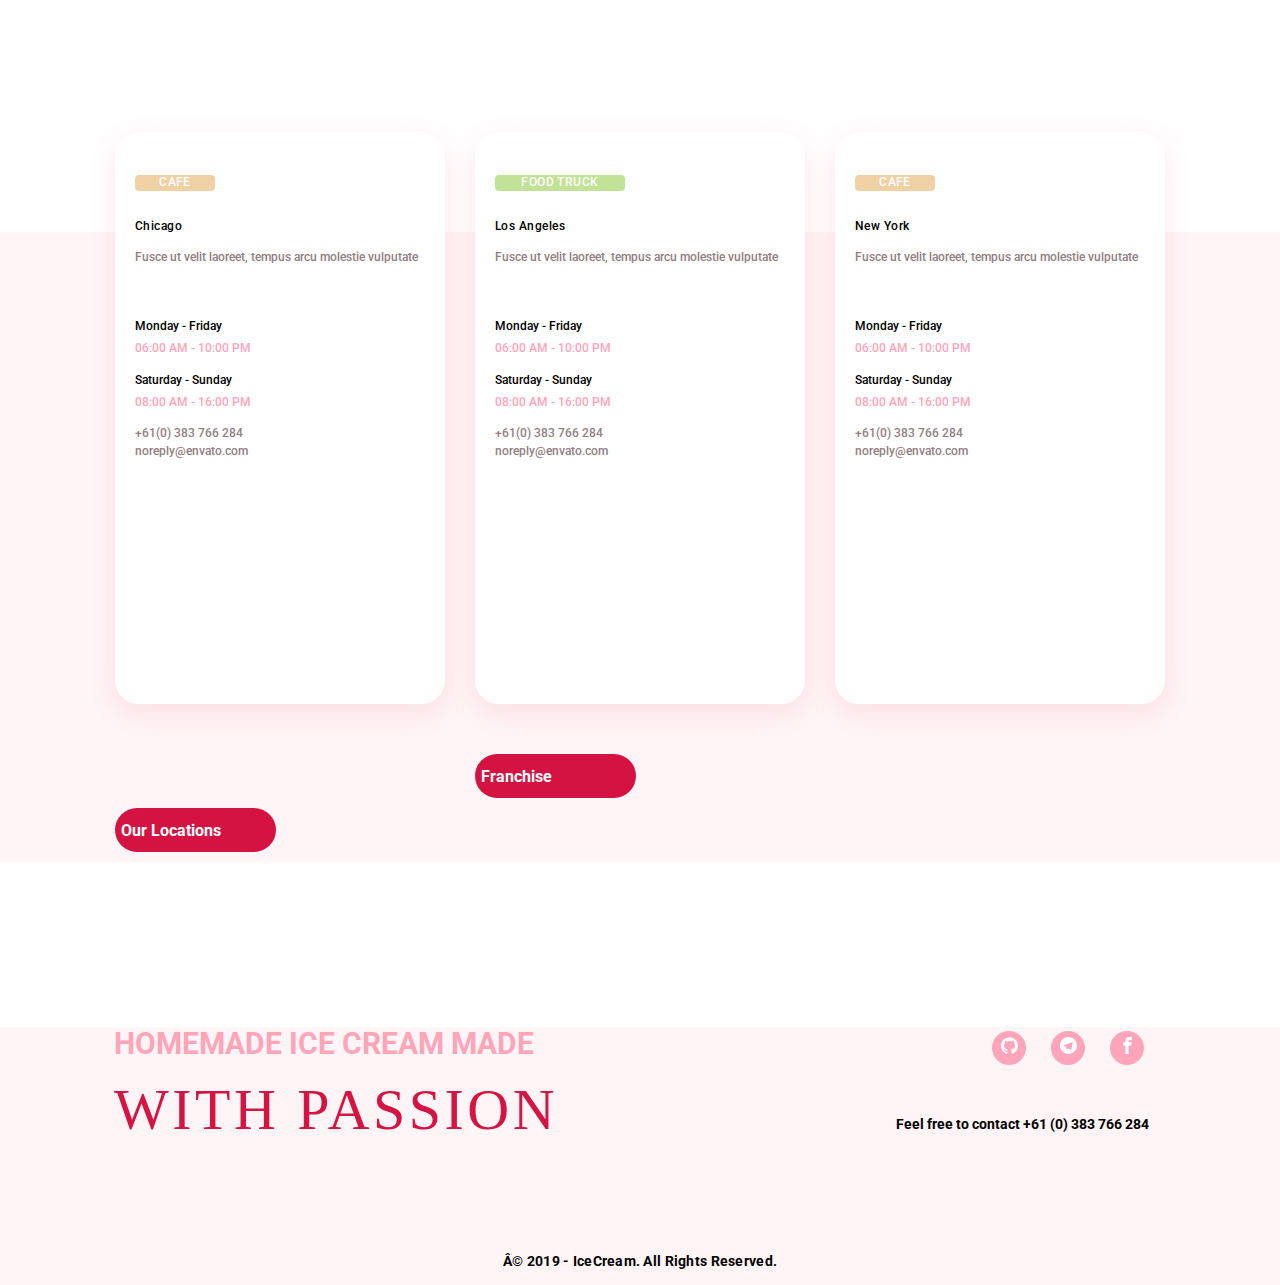
==== commit 5c80c48c: "footer working well" ====
--- a/index.html
+++ b/index.html
@@ -97,14 +97,14 @@
       <div class="footer-social">
         
         <ul class="footer-social__list  list">
-          <li class="footer-social__item"><a class="footer-social__link" href="insta"><svg class="footer-social__icon" width=20 height=20>
-                <use href="./images/icons.svg#icon-instagram">
+          <li class="footer-social__item"><a class="footer-social__link" href="insta"><svg class="footer-social__icon" width=17 height=17>
+                <use href="./images/symbol-defs.svg#icon-github">
               </svg></a></li>
-          <li class="footer-social__item"><a class="footer-social__link" href="tweter"><svg class="footer-social__icon" width=20 height=20>
-                <use href="./images/icons.svg#icon-tweter">
+          <li class="footer-social__item"><a class="footer-social__link" href="tweter"><svg class="footer-social__icon" width=17 height=17>
+                <use href="./images/symbol-defs.svg#icon-telegram">
               </svg></a></li>
-          <li class="footer-social__item"><a class="footer-social__link" href="facebook"><svg class="footer-social__icon" width=20 height=20>
-                <use href="./images/icons.svg#icon-facebook">
+          <li class="footer-social__item"><a class="footer-social__link" href="facebook"><svg class="footer-social__icon" width=17 height=17>
+                <use href="./images/symbol-defs.svg#icon-facebook">
               </svg></a></li>
          
         </ul>
--- a/css/main.min.css
+++ b/css/main.min.css
@@ -1 +1 @@
-address{font-style:inherit}h1,h2,h3,h4,h5,h6,p{padding:0px;margin:0px}img{display:block;width:100%;height:auto;-o-object-fit:cover;object-fit:cover}.list{list-style:none;margin:0;padding:0}a,button{text-decoration:inherit;cursor:pointer;color:inherit}:root{--main-font: "Roboto", "Open Sans", sans-serif;--secondary-font: "Raleway", sans-serif;--main-color: #212121;--secondary-color: #2196f3;--third-color: #ffffff;--additional-color: #757575;--greystyle-color: #afb1b8}body{font-family:"Roboto","Open Sans",sans-serif;margin:0px auto;max-width:1600px;display:-webkit-box;display:-ms-flexbox;display:flex;-webkit-box-pack:center;-ms-flex-pack:center;justify-content:center;-ms-flex-line-pack:center;align-content:center;-webkit-box-orient:vertical;-webkit-box-direction:normal;-ms-flex-direction:column;flex-direction:column}.visually-hidden{position:absolute;width:1px;height:1px;margin:-1px;border:0;padding:0;clip:rect(0 0 0 0);overflow:hidden;visibility:hidden}.container{width:100%;margin:0 auto;-webkit-box-align:center;-ms-flex-align:center;align-items:center}@media screen and (min-width: 480px){.container{padding:0px 15px;-webkit-box-align:center;-ms-flex-align:center;align-items:center}}@media screen and (min-width: 768px){.container{padding:0px 15px}}@media screen and (min-width: 1200px){.container{max-width:1200px;padding:0px 15px;-webkit-box-align:center;-ms-flex-align:center;align-items:center}}.logo{font-family:"Raleway","Open Sans",sans-serif;font-weight:700;font-size:26px;line-height:1.192;letter-spacing:.03em;margin:16px 0px 16px 5px;color:var(--secondary-color)}.logo__light-theme{color:var(--main-color)}.logo__dark-theme{color:var(--third-color)}@media screen and (min-width: 480px){.logo{margin:16px 93px 16px 0px}}.backdrop{position:fixed;width:100%;height:100%;background-color:rgba(0,0,0,.2);top:0;left:0;z-index:1001;opacity:1;-webkit-transition:opacity 250ms cubic-bezier(0.4, 0, 0.2, 1);transition:opacity 250ms cubic-bezier(0.4, 0, 0.2, 1);display:-webkit-box;display:-ms-flexbox;display:flex}.is-hidden{opacity:0;pointer-events:none;visibility:hidden;-webkit-transition:opacity 250ms cubic-bezier(0.4, 0, 0.2, 1);transition:opacity 250ms cubic-bezier(0.4, 0, 0.2, 1)}.section-header{font-weight:700;font-size:28px;line-height:1.167;text-align:center;letter-spacing:.03em;margin-bottom:40px}@media screen and (min-width: 1200px){.section-header__header{font-size:36px}}.modal{position:relative;visibility:visible;max-width:100%;-webkit-box-shadow:0px 1px 3px rgba(0,0,0,.12),0px 1px 1px rgba(0,0,0,.14),0px 2px 1px rgba(0,0,0,.2);box-shadow:0px 1px 3px rgba(0,0,0,.12),0px 1px 1px rgba(0,0,0,.14),0px 2px 1px rgba(0,0,0,.2);border-radius:4px;margin:auto;padding:20px;-webkit-transition:opacity 250ms cubic-bezier(0.4, 0, 0.2, 1);transition:opacity 250ms cubic-bezier(0.4, 0, 0.2, 1)}@media screen and (min-width: 480px){.modal{max-width:450px;padding:40px}}@media screen and (min-width: 767px){.modal{max-width:528px}}.modal__btn{margin:30px auto 0px;padding:10px 46px;border:0px;border-radius:4px;font-weight:700;font-size:16px;line-height:1.875;letter-spacing:.06em}@media screen and (min-width: 480px){.modal__btn{padding:10px 76px}}.modal__btn:hover,.modal__btn:focus{-webkit-transition-duration:250ms;transition-duration:250ms;-webkit-transition-timing-function:cubic-bezier(0.4, 0, 0.2, 1);transition-timing-function:cubic-bezier(0.4, 0, 0.2, 1);-webkit-box-shadow:0px 4px 4px rgba(0,0,0,.15);box-shadow:0px 4px 4px rgba(0,0,0,.15)}.modal__close{position:absolute;top:8px;right:8px;display:-webkit-box;display:-ms-flexbox;display:flex;-webkit-box-pack:center;-ms-flex-pack:center;justify-content:center;-webkit-box-align:center;-ms-flex-align:center;align-items:center;width:30px;height:30px;border:1px solid rgba(0,0,0,.1);border-radius:50%;cursor:pointer}.modal__close:hover,.modal__close:focus{-webkit-transition:250ms cubic-bezier(0.4, 0, 0.2, 1);transition:250ms cubic-bezier(0.4, 0, 0.2, 1);background-color:var(--secondary-color)}.modal__title{font-weight:bold;font-size:20px;line-height:23px;text-align:center;letter-spacing:.03em;margin-bottom:12px}.modal-form{display:-webkit-box;display:-ms-flexbox;display:flex;-webkit-box-orient:vertical;-webkit-box-direction:normal;-ms-flex-direction:column;flex-direction:column;-webkit-box-pack:center;-ms-flex-pack:center;justify-content:center;-webkit-box-align:center;-ms-flex-align:center;align-items:center}.modal-form__item{font-size:12px;line-height:1.21;letter-spacing:.01em}.modal-form__input-container{position:relative}.modal-form__input{width:100%;height:40px;padding-left:42px;margin:4px auto 10px;border:1px solid rgba(33,33,33,.2);-webkit-box-sizing:border-box;box-sizing:border-box;border-radius:4px;-webkit-transition:border 250ms cubic-bezier(0.4, 0, 0.2, 1);transition:border 250ms cubic-bezier(0.4, 0, 0.2, 1)}@media screen and (min-width: 480px){.modal-form__input{width:370px}}@media screen and (min-width: 768px){.modal-form__input{width:448px}}.modal-form__input:hover,.modal-form__input:focus{outline:none;border:1px solid;-webkit-transition:border 250ms cubic-bezier(0.4, 0, 0.2, 1);transition:border 250ms cubic-bezier(0.4, 0, 0.2, 1)}.modal-form__input:hover:hover+.modal-form__icon,.modal-form__input:hover:focus+.modal-form__icon,.modal-form__input:focus:hover+.modal-form__icon,.modal-form__input:focus:focus+.modal-form__icon{-webkit-transition:fill 250ms cubic-bezier(0.4, 0, 0.2, 1);transition:fill 250ms cubic-bezier(0.4, 0, 0.2, 1)}.modal-form__icon{position:absolute;left:24px;top:50%;-webkit-transform:translate(-50%, -50%);transform:translate(-50%, -50%)}.modal-form__comment{padding:12px 16px;resize:none;height:120px;width:100%;font-family:inherit;font-size:12px;line-height:14px;letter-spacing:.01em;margin:4px auto 10px;border:1px solid rgba(33,33,33,.2);-webkit-box-sizing:border-box;box-sizing:border-box;border-radius:4px;-webkit-transition:border 250ms cubic-bezier(0.4, 0, 0.2, 1);transition:border 250ms cubic-bezier(0.4, 0, 0.2, 1)}@media screen and (min-width: 480px){.modal-form__comment{width:370px}}@media screen and (min-width: 768px){.modal-form__comment{width:448px}}.modal-form__comment:hover,.modal-form__comment:focus{outline:none;border:1px solid;-webkit-transition:border 250ms cubic-bezier(0.4, 0, 0.2, 1);transition:border 250ms cubic-bezier(0.4, 0, 0.2, 1)}.modal-policy{position:relative;display:-webkit-box;display:-ms-flexbox;display:flex;-webkit-box-pack:space-evenly;-ms-flex-pack:space-evenly;justify-content:space-evenly;-webkit-box-align:center;-ms-flex-align:center;align-items:center}.modal-policy__statement{font-size:12px;line-height:1.71;letter-spacing:.03em;color:vargetColor(article-primary)}@media screen and (min-width: 768px){.modal-policy__statement{font-size:14px}}.modal-policy__statute{text-decoration:underline}.modal-policy__checkbox{-webkit-appearance:none;-moz-appearance:none;appearance:none;width:16px;height:15px;border:2px solid;border-radius:2px;margin-right:8px;-webkit-transition:background-color 250ms cubic-bezier(0.4, 0, 0.2, 1),border-color 250ms cubic-bezier(0.4, 0, 0.2, 1);transition:background-color 250ms cubic-bezier(0.4, 0, 0.2, 1),border-color 250ms cubic-bezier(0.4, 0, 0.2, 1)}@media screen and (max-width: 767px){.modal-policy__checkbox{width:16px;height:15px}}.modal-policy__checkbox:checked{background-image:url("../images/check.svg");background-repeat:no-repeat}.header{position:relative;max-width:1200px;display:-webkit-box;display:-ms-flexbox;display:flex;-ms-flex-wrap:wrap;flex-wrap:wrap;-webkit-box-pack:justify;-ms-flex-pack:justify;justify-content:space-between;padding:8px 15px;border-bottom:1px solid #ececec}.header__navigation{display:-webkit-box;display:-ms-flexbox;display:flex;-webkit-box-align:center;-ms-flex-align:center;align-items:center;-ms-flex-wrap:wrap;flex-wrap:wrap}.header__contactslist{display:-webkit-box;display:-ms-flexbox;display:flex;-webkit-box-orient:vertical;-webkit-box-direction:normal;-ms-flex-direction:column;flex-direction:column;-webkit-column-gap:30px;-moz-column-gap:30px;column-gap:30px;-webkit-box-align:center;-ms-flex-align:center;align-items:center;display:none}@media screen and (min-width: 768px){.header__contactslist{display:inherit;-webkit-box-align:start;-ms-flex-align:start;align-items:flex-start;-webkit-box-orient:vertical;-webkit-box-direction:normal;-ms-flex-direction:column;flex-direction:column}}@media screen and (min-width: 1200px){.header__contactslist{-webkit-box-align:center;-ms-flex-align:center;align-items:center;-webkit-box-orient:horizontal;-webkit-box-direction:normal;-ms-flex-direction:row;flex-direction:row}}.header__pages{display:-webkit-box;display:-ms-flexbox;display:flex;-webkit-box-align:center;-ms-flex-align:center;align-items:center;-ms-flex-wrap:wrap;flex-wrap:wrap;-webkit-column-gap:46px;-moz-column-gap:46px;column-gap:46px;display:none}@media screen and (min-width: 768px){.header__pages{display:inherit}}.header__item{font-weight:500;font-size:14px;line-height:1.143;letter-spacing:.02em}.header__item:hover,.header__item:focus{-webkit-transition:color 250ms cubic-bezier(0.4, 0, 0.2, 1);transition:color 250ms cubic-bezier(0.4, 0, 0.2, 1)}.header__icon{margin-right:10px;-ms-flex-line-pack:center;align-content:center;vertical-align:bottom}.header__contact{font-weight:500;font-size:14px;line-height:1.143;letter-spacing:.02em;margin:5px 0px}.header__contact:hover,.header__contact:focus{-webkit-transition:color 250ms cubic-bezier(0.4, 0, 0.2, 1);transition:color 250ms cubic-bezier(0.4, 0, 0.2, 1)}#current{position:relative;margin-bottom:32px}#current:after{content:"";position:absolute;width:100%;height:4px;bottom:-33px;left:0;border-radius:2px}.hero{-webkit-box-align:center;-ms-flex-align:center;align-items:center;-webkit-box-pack:center;-ms-flex-pack:center;justify-content:center;display:-webkit-box;display:-ms-flexbox;display:flex;-webkit-box-orient:vertical;-webkit-box-direction:normal;-ms-flex-direction:column;flex-direction:column;background-size:cover;background-position:center;background-image:-webkit-gradient(linear, left top, left bottom, from(rgba(47, 48, 58, 0.4)), to(rgba(47, 48, 58, 0.4))),url("../images/background/background-mobile.jpg");background-image:linear-gradient(rgba(47, 48, 58, 0.4), rgba(47, 48, 58, 0.4)),url("../images/background/background-mobile.jpg");padding:118px 15px}@media screen and (min-width: 768px){.hero{background-image:-webkit-gradient(linear, left top, left bottom, from(rgba(47, 48, 58, 0.4)), to(rgba(47, 48, 58, 0.4))),url("../images/background/background-tab.jpg");background-image:linear-gradient(rgba(47, 48, 58, 0.4), rgba(47, 48, 58, 0.4)),url("../images/background/background-tab.jpg");padding:118px 15px}}@media screen and (min-width: 1200px){.hero{background-image:-webkit-gradient(linear, left top, left bottom, from(rgba(47, 48, 58, 0.4)), to(rgba(47, 48, 58, 0.4))),url("../images/background/background-desktop.jpg");background-image:linear-gradient(rgba(47, 48, 58, 0.4), rgba(47, 48, 58, 0.4)),url("../images/background/background-desktop.jpg");padding:200px 0px}}.hero__header{max-width:396px;font-size:26px;line-height:1.62;font-weight:900;text-align:center;letter-spacing:.06em}@media screen and (min-width: 1200px){.hero__header{max-width:696px;font-size:44px;line-height:1.364}}.hero__btn{padding:10px 42px;margin-top:30px;border:0px;border-radius:4px;font-weight:700;font-size:16px;line-height:1.875;text-align:center;letter-spacing:.06em}.hero__btn:focus,.hero__btn:hover{-webkit-transition:color;transition:color;-webkit-transition-duration:250ms;transition-duration:250ms;-webkit-transition-timing-function:cubic-bezier(0.4, 0, 0.2, 1);transition-timing-function:cubic-bezier(0.4, 0, 0.2, 1)}.main,.lorem{display:-webkit-inline-box;display:-ms-inline-flexbox;display:inline-flex;-webkit-box-pack:center;-ms-flex-pack:center;justify-content:center;-webkit-box-align:center;-ms-flex-align:center;align-items:center;padding:94px 0px;-ms-flex-wrap:wrap;flex-wrap:wrap}@media screen and (max-width: 1200px){.main,.lorem{padding:60px 0px}}.main__tile,.lorem__tile{width:85%;margin:10px 15px}@media screen and (min-width: 768px){.main__tile,.lorem__tile{max-width:354px}}@media screen and (min-width: 1200px){.main__tile,.lorem__tile{max-width:270px}}.main__header,.lorem__header{font-weight:700;font-size:14px;line-height:1.143;letter-spacing:.03em;margin-bottom:10px}.main__graphic,.lorem__graphic{height:120px;width:100%;margin-bottom:30px;border-radius:4px;background:#ffb8ca;display:-webkit-box;display:-ms-flexbox;display:flex;-webkit-box-pack:center;-ms-flex-pack:center;justify-content:center;-webkit-box-align:center;-ms-flex-align:center;align-items:center;-ms-flex-wrap:wrap;flex-wrap:wrap}.main__article,.lorem__article{font-size:14px;line-height:1.71;letter-spacing:.03em}.main__content,.lorem__content{display:-webkit-inline-box;display:-ms-inline-flexbox;display:inline-flex;-ms-flex-wrap:wrap;flex-wrap:wrap;-webkit-box-pack:center;-ms-flex-pack:center;justify-content:center}.about{padding-bottom:94px}@media screen and (min-width: 769px){.about{display:initial}}@media screen and (min-width: 769px){.about-section{display:initial}}.about-section__gallery{display:-webkit-box;display:-ms-flexbox;display:flex;text-align:center;-webkit-box-pack:center;-ms-flex-pack:center;justify-content:center;-ms-flex-wrap:wrap;flex-wrap:wrap;gap:30px}.about-section__item{position:relative}.about-section__title{position:absolute;height:70px;width:100%;left:0%;bottom:0%;background-color:rgba(47,48,58,.8);font-weight:bold;font-size:14px;line-height:16px;text-align:center;letter-spacing:.03em;text-transform:uppercase;-webkit-box-pack:center;-ms-flex-pack:center;justify-content:center;display:-webkit-box;display:-ms-flexbox;display:flex;-webkit-box-align:center;-ms-flex-align:center;align-items:center}.employee{background:#ffb8ca;padding:94px 0px;max-width:1600px;-webkit-box-pack:center;-ms-flex-pack:center;justify-content:center;-ms-flex-wrap:wrap;flex-wrap:wrap}.employee-section__list{margin-top:50px;display:-webkit-box;display:-ms-flexbox;display:flex;-webkit-box-pack:center;-ms-flex-pack:center;justify-content:center;-ms-flex-wrap:wrap;flex-wrap:wrap;gap:30px}.employee-section__tile{border-radius:0px 0px 4px 4px;-webkit-box-shadow:0px 1px 3px rgba(0,0,0,.12),0px 1px 1px rgba(0,0,0,.14),0px 2px 1px rgba(0,0,0,.2);box-shadow:0px 1px 3px rgba(0,0,0,.12),0px 1px 1px rgba(0,0,0,.14),0px 2px 1px rgba(0,0,0,.2)}.employee-section__photo{width:100%;height:auto;-o-object-fit:cover;object-fit:cover}.employee-section__name{font-size:16px;line-height:1.1875;text-align:center;letter-spacing:.03em;font-weight:500;margin-bottom:10px}.employee-section__position{font-size:16px;line-height:1.1875;text-align:center;letter-spacing:.03em}.employee-section__description{padding:30px 0px;text-align:center;border:0px;border-radius:4px 4px;-webkit-box-shadow:0px 1px 3px rgba(0,0,0,.12),0px 1px 1px rgba(0,0,0,.14),0px 2px 1px rgba(0,0,0,.2);box-shadow:0px 1px 3px rgba(0,0,0,.12),0px 1px 1px rgba(0,0,0,.14),0px 2px 1px rgba(0,0,0,.2)}.employee-section__social{display:-webkit-box;display:-ms-flexbox;display:flex;-webkit-box-pack:center;-ms-flex-pack:center;justify-content:center;-webkit-box-align:center;-ms-flex-align:center;align-items:center}.employee-section__links{display:-webkit-box;display:-ms-flexbox;display:flex;-webkit-box-pack:center;-ms-flex-pack:center;justify-content:center;-webkit-box-align:center;-ms-flex-align:center;align-items:center;fill:#ffa5ba;color:#ffa5ba;width:44px;height:44px;border-radius:50%;margin:16px 5px 0px}.employee-section__links:hover,.employee-section__links:focus{background-color:var(--secondary-color);-webkit-transition:color fill background-color;transition:color fill background-color;-webkit-transition-duration:250ms;transition-duration:250ms;-webkit-transition-timing-function:cubic-bezier(0.4, 0, 0.2, 1);transition-timing-function:cubic-bezier(0.4, 0, 0.2, 1)}.customer{display:-webkit-box;display:-ms-flexbox;display:flex;-webkit-box-pack:center;-ms-flex-pack:center;justify-content:center;-webkit-box-orient:vertical;-webkit-box-direction:normal;-ms-flex-direction:column;flex-direction:column;padding:94px 0px;-ms-flex-wrap:wrap;flex-wrap:wrap;-webkit-box-align:center;-ms-flex-align:center;align-items:center;margin:0px auto}@media screen and (min-width: 1200px){.customer{padding:90px 0px}}@media screen and (min-width: 1200px){.customer-section{padding:90px 0px}}.customer-section__list{margin:50px 0px 0px;display:-webkit-box;display:-ms-flexbox;display:flex;-webkit-box-orient:horizontal;-webkit-box-direction:normal;-ms-flex-direction:row;flex-direction:row;-webkit-box-pack:center;-ms-flex-pack:center;justify-content:center;-ms-flex-wrap:wrap;flex-wrap:wrap;-webkit-column-gap:15px;-moz-column-gap:15px;column-gap:15px;row-gap:15px;padding:0 15px}.customer-section__item{width:100%;height:92px;border:1px solid #ffa5ba;border-radius:4px;-ms-flex-wrap:wrap;flex-wrap:wrap;fill:#ffa5ba;color:#ffa5ba}@media screen and (min-width: 320px){.customer-section__item{width:226px}}@media screen and (min-width: 768px){.customer-section__item{width:210px}}@media screen and (min-width: 1200px){.customer-section__item{width:170px}}.customer-section__item:hover,.customer-section__item:focus{border:1px solid;-webkit-transition:color fill border;transition:color fill border;-webkit-transition-duration:250ms;transition-duration:250ms;-webkit-transition-timing-function:cubic-bezier(0.4, 0, 0.2, 1);transition-timing-function:cubic-bezier(0.4, 0, 0.2, 1)}.customer-section__item__link{display:-webkit-box;display:-ms-flexbox;display:flex;-webkit-box-pack:center;-ms-flex-pack:center;justify-content:center;-webkit-box-align:center;-ms-flex-align:center;align-items:center;width:170px;height:92px}.footer{max-width:1280px;min-height:247px;display:-webkit-box;display:-ms-flexbox;display:flex;-ms-flex-wrap:wrap;flex-wrap:wrap;-webkit-box-pack:justify;-ms-flex-pack:justify;justify-content:space-between;-webkit-box-align:baseline;-ms-flex-align:baseline;align-items:baseline;padding-left:15px;padding-right:15px;background:#fff5f6}@media screen and (min-width: 1280px){.footer{-webkit-box-pack:justify;-ms-flex-pack:justify;justify-content:space-between;display:-webkit-box;display:-ms-flexbox;display:flex}}.footer .copyright{height:45px;width:100%;margin:0 auto;display:-webkit-box;display:-ms-flexbox;display:flex;-webkit-box-pack:center;-ms-flex-pack:center;justify-content:center;-webkit-box-align:center;-ms-flex-align:center;align-items:center}.footer .copyright__item{display:-webkit-box;display:-ms-flexbox;display:flex;-webkit-box-pack:center;-ms-flex-pack:center;justify-content:center;-webkit-box-align:center;-ms-flex-align:center;align-items:center;font-size:14px;line-height:1.806;letter-spacing:.02em;height:26px;margin-top:9px;margin-bottom:10px}.footer .footer-address{text-decoration:none;color:#fff5f6;text-align:center;-webkit-box-pack:center;-ms-flex-pack:center;justify-content:center;-ms-flex-wrap:wrap;flex-wrap:wrap}@media screen and (min-width: 776px){.footer .footer-address{text-align:left;-webkit-box-pack:start;-ms-flex-pack:start;justify-content:start;padding:0 36px;margin-bottom:91px}}@media screen and (min-width: 1280px){.footer .footer-address{text-align:left;-webkit-box-pack:start;-ms-flex-pack:start;justify-content:start;padding:0 99px;margin-bottom:97px}}.footer .footer-address__title{text-transform:uppercase;letter-spacing:0,4em;line-height:34px;font-size:30px;color:#ffa5ba}@media screen and (min-width: 776px){.footer .footer-address__title{font-size:26px;max-width:340px}}@media screen and (min-width: 1280px){.footer .footer-address__title{font-size:30px;max-width:474px}}.footer .footer-address__subtitle{font-family:Titan One;font-style:normal;font-weight:normal;font-size:58px;line-height:66px;letter-spacing:.06em;text-transform:uppercase;color:#d41443}@media screen and (min-width: 776px){.footer .footer-address__subtitle{font-size:48px;max-width:340px}}@media screen and (min-width: 1280px){.footer .footer-address__subtitle{font-size:58px;max-width:474px}}.footer .footer-address__item:not(:last-child){padding-bottom:15px}.footer .footer-social{display:-webkit-box;display:-ms-flexbox;display:flex;-webkit-box-orient:vertical;-webkit-box-direction:normal;-ms-flex-direction:column;flex-direction:column;text-align:center;-webkit-box-pack:center;-ms-flex-pack:center;justify-content:center}@media screen and (min-width: 1200px){.footer .footer-social{display:block;-webkit-box-pack:right;-ms-flex-pack:right;justify-content:right;-webkit-box-align:center;-ms-flex-align:center;align-items:center}}.footer .footer-social__title{font-size:14px;line-height:16px;font-weight:700;text-align:right}@media screen and (min-width: 1280px){.footer .footer-social__title{padding-right:116px}}.footer .footer-social__list{display:-webkit-box;display:-ms-flexbox;display:flex;-webkit-box-pack:right;-ms-flex-pack:right;justify-content:right;-webkit-box-align:center;-ms-flex-align:center;align-items:center;-webkit-column-gap:25px;-moz-column-gap:25px;column-gap:25px}@media screen and (min-width: 1280px){.footer .footer-social__list{padding-bottom:50px;padding-right:121px}}@media screen and (min-width: 776px){.footer .footer-social__list{padding-bottom:46px}}.footer .footer-social__icon{color:#ffa5ba}.footer .footer-social__item{display:-webkit-box;display:-ms-flexbox;display:flex;-webkit-box-pack:center;-ms-flex-pack:center;justify-content:center;-webkit-box-align:center;-ms-flex-align:center;align-items:center;fill:#fff;background-color:#fea5bb;width:34px;height:34px;border-radius:50%}.footer .footer-social__item:hover,.footer .footer-social__item:focus{background-color:#d41443;-webkit-transition:color fill background-color;transition:color fill background-color;-webkit-transition-duration:250ms;transition-duration:250ms;-webkit-transition-timing-function:cubic-bezier(0.4, 0, 0.2, 1);transition-timing-function:cubic-bezier(0.4, 0, 0.2, 1)}.portfolio{display:-webkit-box;display:-ms-flexbox;display:flex;-webkit-box-orient:vertical;-webkit-box-direction:normal;-ms-flex-direction:column;flex-direction:column;-webkit-box-pack:center;-ms-flex-pack:center;justify-content:center;max-width:1200px;padding:94px 0px;margin:0 auto}.gallery-filters{display:-webkit-box;display:-ms-flexbox;display:flex;-webkit-box-orient:horizontal;-webkit-box-direction:normal;-ms-flex-direction:row;flex-direction:row;-webkit-box-pack:center;-ms-flex-pack:center;justify-content:center;-ms-flex-wrap:wrap;flex-wrap:wrap;gap:15px}.gallery-filters__btn{font-weight:500;font-size:16px;line-height:1.625;letter-spacing:.03em;padding:6px 22px;background:#f5f4fa;border-radius:4px;border:0px}.gallery-filters__btn:hover,.gallery-filters__btn:focus{background:var(--secondary-color);color:var(--third-color);border-radius:4px;border-color:solid var(--third-color);-webkit-box-shadow:0px 3px 1px rgba(0,0,0,.1),0px 1px 2px rgba(0,0,0,.08),0px 2px 2px rgba(0,0,0,.12);box-shadow:0px 3px 1px rgba(0,0,0,.1),0px 1px 2px rgba(0,0,0,.08),0px 2px 2px rgba(0,0,0,.12);-webkit-transition:color fill background-color border-color box-shadow;transition:color fill background-color border-color box-shadow;-webkit-transition-duration:250ms;transition-duration:250ms;-webkit-transition-timing-function:cubic-bezier(0.4, 0, 0.2, 1);transition-timing-function:cubic-bezier(0.4, 0, 0.2, 1)}.portfolio-gallery{display:-webkit-box;display:-ms-flexbox;display:flex;-webkit-box-pack:center;-ms-flex-pack:center;justify-content:center;-webkit-box-align:center;-ms-flex-align:center;align-items:center;-ms-flex-wrap:wrap;flex-wrap:wrap;gap:30px;margin-top:50px}.portfolio-gallery__tile{position:relative}.portfolio-gallery__tile:hover,.portfolio-gallery__tile:focus{-webkit-transition:-webkit-box-shadow;transition:-webkit-box-shadow;transition:box-shadow;transition:box-shadow, -webkit-box-shadow;-webkit-transition-duration:250ms;transition-duration:250ms;-webkit-box-shadow:0px 1px 1px rgba(0,0,0,.12),0px 4px 4px rgba(0,0,0,.06),1px 4px 6px rgba(0,0,0,.16);box-shadow:0px 1px 1px rgba(0,0,0,.12),0px 4px 4px rgba(0,0,0,.06),1px 4px 6px rgba(0,0,0,.16);-webkit-transition-timing-function:cubic-bezier(0.4, 0, 0.2, 1);transition-timing-function:cubic-bezier(0.4, 0, 0.2, 1)}.portfolio-gallery__photo{position:relative}.portfolio-gallery__photo:hover .portfolio-gallery__overlay,.portfolio-gallery__photo:focus .portfolio-gallery__overlay{visibility:visible;-webkit-transform:scaleY(1);transform:scaleY(1);-webkit-transition:-webkit-transform 250ms cubic-bezier(0.4, 0, 0.2, 1);transition:-webkit-transform 250ms cubic-bezier(0.4, 0, 0.2, 1);transition:transform 250ms cubic-bezier(0.4, 0, 0.2, 1);transition:transform 250ms cubic-bezier(0.4, 0, 0.2, 1), -webkit-transform 250ms cubic-bezier(0.4, 0, 0.2, 1)}.portfolio-gallery__overlay{position:absolute;top:0;left:0;display:-webkit-box;display:-ms-flexbox;display:flex;-webkit-box-align:center;-ms-flex-align:center;align-items:center;padding:24px;width:100%;height:100%;background-color:rgba(33,150,243,.9);font-size:18px;line-height:1.56;letter-spacing:.03em;-webkit-transform:scaleY(0);transform:scaleY(0);visibility:hidden;-webkit-transform-origin:bottom;transform-origin:bottom}.portfolio-gallery__title{font-weight:700;font-size:18px;line-height:2;letter-spacing:.06em;color:#fff5f6;text-align:left}.portfolio-gallery__subtitle{font-size:16px;line-height:1.875;letter-spacing:.03em;text-align:left}.portfolio-gallery__bottom-section{padding:20px 24px;border-left:1px solid #eee;border-right:1px solid #eee;border-bottom:1px solid #eee;position:relative}.menu{position:absolute;top:0;right:0;display:none;width:100%;height:100%;padding:20px;z-index:1003;-webkit-transition:opacity 250ms cubic-bezier(0.4, 0, 0.2, 1);transition:opacity 250ms cubic-bezier(0.4, 0, 0.2, 1)}@media screen and (min-width: 480px){.menu{width:480px;height:100%;padding:40px}}.menu.is-open{display:block}.menu__btn-close{position:absolute;right:16px;top:16px;border:none}.menu__btn{width:40px;height:40px;border:none}@media screen and (min-width: 768px){.menu__btn{display:none}}.menu__icon-close,.menu__icon-menu{width:40px;height:40px}.menu-navigation{display:-webkit-box;display:-ms-flexbox;display:flex;-webkit-box-orient:vertical;-webkit-box-direction:normal;-ms-flex-direction:column;flex-direction:column;margin-bottom:40vw}@media screen and (min-width: 480px){.menu-navigation{margin-bottom:202px}}.menu-navigation__item{font-size:8vw;line-height:9vw;font-weight:500;letter-spacing:.02em;margin-bottom:9vw}@media screen and (min-width: 480px){.menu-navigation__item{font-size:40px;line-height:47px;font-weight:500;letter-spacing:.02em;margin-bottom:46px}}.menu-contact{margin-bottom:11vw;font-weight:500}@media screen and (min-width: 480px){.menu-contact{margin-bottom:64px}}.menu-contact__phone{font-size:7vw;line-height:16vw;font-weight:500;letter-spacing:.02em;margin-bottom:9vw}@media screen and (min-width: 480px){.menu-contact__phone{font-size:34px;line-height:66px}}.menu-contact__mail{font-size:5vw;line-height:6vw;letter-spacing:.02em}@media screen and (min-width: 480px){.menu-contact__mail{font-size:24px;line-height:28px;letter-spacing:.02em}}.menu-social{display:-webkit-box;display:-ms-flexbox;display:flex;-webkit-box-align:end;-ms-flex-align:end;align-items:flex-end}.menu-social__link{font-size:4vw;line-height:5vw}@media screen and (min-width: 480px){.menu-social__link{font-size:18px;line-height:22px}}.menu-social__link:hover,.menu-social__link:focus{font-weight:500}.menu-social__link:not(:last-child):after{content:" ";width:22px;height:0px;border:1px solid rgba(33,33,33,.2);-webkit-transform:rotate(90deg);transform:rotate(90deg);margin:0 4vw}@media screen and (min-width: 480px){.menu-social__link:not(:last-child):after{margin:0 10px}}.contacts{margin-top:86px;margin-bottom:113px;display:grid;-webkit-box-pack:center;-ms-flex-pack:center;justify-content:center;grid-template-columns:220px;background-image:linear-gradient(to top, #fff5f6 630px, #ffffff 78px)}.contacts__card{width:220px;height:427px;margin-bottom:20px;padding-top:43px;padding-bottom:43px;padding-left:20px;background-color:#fff;-webkit-box-shadow:0px 8px 30px 0px rgba(212,20,67,.1);box-shadow:0px 8px 30px 0px rgba(212,20,67,.1);border-radius:24px}.contacts__card:last-child{margin-bottom:0px}.contacts__category{width:80px;height:16px;margin-bottom:25px;background:#f0d1a5;border-radius:4px;font-weight:500;font-size:12px;line-height:1.833;display:-webkit-box;display:-ms-flexbox;display:flex;-webkit-box-align:center;-ms-flex-align:center;align-items:center;-webkit-box-pack:center;-ms-flex-pack:center;justify-content:center;letter-spacing:.04em;color:#fff;text-transform:uppercase}.contacts__category--food-truck{width:130px;background:#c2e297}.contacts__town{margin-bottom:10px;font-weight:500;font-size:12px;line-height:1.833;letter-spacing:.04em;color:#000}.contacts__text{margin-bottom:50px;font-weight:500;font-size:12px;line-height:1.5;color:#907e82}.contacts__days{font-weight:500;font-size:12px;line-height:1.833;color:#000}.contacts__hours{margin-bottom:10px;font-weight:500;font-size:12px;line-height:1.833;color:#ffa5ba}.contacts__link{font-weight:500;font-size:12px;line-height:1.5;color:#907e82;display:-webkit-box;display:-ms-flexbox;display:flex;-webkit-box-orient:vertical;-webkit-box-direction:normal;-ms-flex-direction:column;flex-direction:column;text-decoration:none}.contacts__link--phone{margin-top:50px}.contacts__button{width:161px;height:44px;background:#d41342;border-radius:22px;border-style:none;font-weight:700;font-size:16px;line-height:21px;display:-webkit-box;display:-ms-flexbox;display:flex;-webkit-box-align:center;-ms-flex-align:center;align-items:center;text-align:center;color:#fff}.locations-button{margin-top:54px;margin-bottom:10px}@media screen and (min-width: 768px){.contacts{margin-top:119px;margin-bottom:165px;grid-template-columns:220px 220px 220px;grid-gap:20px}.contacts__card{width:220px;height:544px}}@media screen and (min-width: 1280px){.contacts{max-width:100%;max-width:1280px;margin-top:132px;margin-bottom:165px;grid-template-columns:330px 330px 330px;grid-gap:30px}.contacts__card{width:330px;height:572px}}/*# sourceMappingURL=main.min.css.map */+address{font-style:inherit}h1,h2,h3,h4,h5,h6,p{padding:0px;margin:0px}img{display:block;width:100%;height:auto;-o-object-fit:cover;object-fit:cover}.list{list-style:none;margin:0;padding:0}a,button{text-decoration:inherit;cursor:pointer;color:inherit}:root{--main-font: "Roboto", "Open Sans", sans-serif;--secondary-font: "Raleway", sans-serif;--main-color: #212121;--secondary-color: #2196f3;--third-color: #ffffff;--additional-color: #757575;--greystyle-color: #afb1b8}body{font-family:"Roboto","Open Sans",sans-serif;margin:0px auto;max-width:1600px;display:-webkit-box;display:-ms-flexbox;display:flex;-webkit-box-pack:center;-ms-flex-pack:center;justify-content:center;-ms-flex-line-pack:center;align-content:center;-webkit-box-orient:vertical;-webkit-box-direction:normal;-ms-flex-direction:column;flex-direction:column}.visually-hidden{position:absolute;width:1px;height:1px;margin:-1px;border:0;padding:0;clip:rect(0 0 0 0);overflow:hidden;visibility:hidden}.container{width:100%;margin:0 auto;-webkit-box-align:center;-ms-flex-align:center;align-items:center}@media screen and (min-width: 480px){.container{padding:0px 15px;-webkit-box-align:center;-ms-flex-align:center;align-items:center}}@media screen and (min-width: 768px){.container{padding:0px 15px}}@media screen and (min-width: 1200px){.container{max-width:1200px;padding:0px 15px;-webkit-box-align:center;-ms-flex-align:center;align-items:center}}.logo{font-family:"Raleway","Open Sans",sans-serif;font-weight:700;font-size:26px;line-height:1.192;letter-spacing:.03em;margin:16px 0px 16px 5px;color:var(--secondary-color)}.logo__light-theme{color:var(--main-color)}.logo__dark-theme{color:var(--third-color)}@media screen and (min-width: 480px){.logo{margin:16px 93px 16px 0px}}.backdrop{position:fixed;width:100%;height:100%;background-color:rgba(0,0,0,.2);top:0;left:0;z-index:1001;opacity:1;-webkit-transition:opacity 250ms cubic-bezier(0.4, 0, 0.2, 1);transition:opacity 250ms cubic-bezier(0.4, 0, 0.2, 1);display:-webkit-box;display:-ms-flexbox;display:flex}.is-hidden{opacity:0;pointer-events:none;visibility:hidden;-webkit-transition:opacity 250ms cubic-bezier(0.4, 0, 0.2, 1);transition:opacity 250ms cubic-bezier(0.4, 0, 0.2, 1)}.section-header{font-weight:700;font-size:28px;line-height:1.167;text-align:center;letter-spacing:.03em;margin-bottom:40px}@media screen and (min-width: 1200px){.section-header__header{font-size:36px}}.modal{position:relative;visibility:visible;max-width:100%;-webkit-box-shadow:0px 1px 3px rgba(0,0,0,.12),0px 1px 1px rgba(0,0,0,.14),0px 2px 1px rgba(0,0,0,.2);box-shadow:0px 1px 3px rgba(0,0,0,.12),0px 1px 1px rgba(0,0,0,.14),0px 2px 1px rgba(0,0,0,.2);border-radius:4px;margin:auto;padding:20px;-webkit-transition:opacity 250ms cubic-bezier(0.4, 0, 0.2, 1);transition:opacity 250ms cubic-bezier(0.4, 0, 0.2, 1)}@media screen and (min-width: 480px){.modal{max-width:450px;padding:40px}}@media screen and (min-width: 767px){.modal{max-width:528px}}.modal__btn{margin:30px auto 0px;padding:10px 46px;border:0px;border-radius:4px;font-weight:700;font-size:16px;line-height:1.875;letter-spacing:.06em}@media screen and (min-width: 480px){.modal__btn{padding:10px 76px}}.modal__btn:hover,.modal__btn:focus{-webkit-transition-duration:250ms;transition-duration:250ms;-webkit-transition-timing-function:cubic-bezier(0.4, 0, 0.2, 1);transition-timing-function:cubic-bezier(0.4, 0, 0.2, 1);-webkit-box-shadow:0px 4px 4px rgba(0,0,0,.15);box-shadow:0px 4px 4px rgba(0,0,0,.15)}.modal__close{position:absolute;top:8px;right:8px;display:-webkit-box;display:-ms-flexbox;display:flex;-webkit-box-pack:center;-ms-flex-pack:center;justify-content:center;-webkit-box-align:center;-ms-flex-align:center;align-items:center;width:30px;height:30px;border:1px solid rgba(0,0,0,.1);border-radius:50%;cursor:pointer}.modal__close:hover,.modal__close:focus{-webkit-transition:250ms cubic-bezier(0.4, 0, 0.2, 1);transition:250ms cubic-bezier(0.4, 0, 0.2, 1);background-color:var(--secondary-color)}.modal__title{font-weight:bold;font-size:20px;line-height:23px;text-align:center;letter-spacing:.03em;margin-bottom:12px}.modal-form{display:-webkit-box;display:-ms-flexbox;display:flex;-webkit-box-orient:vertical;-webkit-box-direction:normal;-ms-flex-direction:column;flex-direction:column;-webkit-box-pack:center;-ms-flex-pack:center;justify-content:center;-webkit-box-align:center;-ms-flex-align:center;align-items:center}.modal-form__item{font-size:12px;line-height:1.21;letter-spacing:.01em}.modal-form__input-container{position:relative}.modal-form__input{width:100%;height:40px;padding-left:42px;margin:4px auto 10px;border:1px solid rgba(33,33,33,.2);-webkit-box-sizing:border-box;box-sizing:border-box;border-radius:4px;-webkit-transition:border 250ms cubic-bezier(0.4, 0, 0.2, 1);transition:border 250ms cubic-bezier(0.4, 0, 0.2, 1)}@media screen and (min-width: 480px){.modal-form__input{width:370px}}@media screen and (min-width: 768px){.modal-form__input{width:448px}}.modal-form__input:hover,.modal-form__input:focus{outline:none;border:1px solid;-webkit-transition:border 250ms cubic-bezier(0.4, 0, 0.2, 1);transition:border 250ms cubic-bezier(0.4, 0, 0.2, 1)}.modal-form__input:hover:hover+.modal-form__icon,.modal-form__input:hover:focus+.modal-form__icon,.modal-form__input:focus:hover+.modal-form__icon,.modal-form__input:focus:focus+.modal-form__icon{-webkit-transition:fill 250ms cubic-bezier(0.4, 0, 0.2, 1);transition:fill 250ms cubic-bezier(0.4, 0, 0.2, 1)}.modal-form__icon{position:absolute;left:24px;top:50%;-webkit-transform:translate(-50%, -50%);transform:translate(-50%, -50%)}.modal-form__comment{padding:12px 16px;resize:none;height:120px;width:100%;font-family:inherit;font-size:12px;line-height:14px;letter-spacing:.01em;margin:4px auto 10px;border:1px solid rgba(33,33,33,.2);-webkit-box-sizing:border-box;box-sizing:border-box;border-radius:4px;-webkit-transition:border 250ms cubic-bezier(0.4, 0, 0.2, 1);transition:border 250ms cubic-bezier(0.4, 0, 0.2, 1)}@media screen and (min-width: 480px){.modal-form__comment{width:370px}}@media screen and (min-width: 768px){.modal-form__comment{width:448px}}.modal-form__comment:hover,.modal-form__comment:focus{outline:none;border:1px solid;-webkit-transition:border 250ms cubic-bezier(0.4, 0, 0.2, 1);transition:border 250ms cubic-bezier(0.4, 0, 0.2, 1)}.modal-policy{position:relative;display:-webkit-box;display:-ms-flexbox;display:flex;-webkit-box-pack:space-evenly;-ms-flex-pack:space-evenly;justify-content:space-evenly;-webkit-box-align:center;-ms-flex-align:center;align-items:center}.modal-policy__statement{font-size:12px;line-height:1.71;letter-spacing:.03em;color:vargetColor(article-primary)}@media screen and (min-width: 768px){.modal-policy__statement{font-size:14px}}.modal-policy__statute{text-decoration:underline}.modal-policy__checkbox{-webkit-appearance:none;-moz-appearance:none;appearance:none;width:16px;height:15px;border:2px solid;border-radius:2px;margin-right:8px;-webkit-transition:background-color 250ms cubic-bezier(0.4, 0, 0.2, 1),border-color 250ms cubic-bezier(0.4, 0, 0.2, 1);transition:background-color 250ms cubic-bezier(0.4, 0, 0.2, 1),border-color 250ms cubic-bezier(0.4, 0, 0.2, 1)}@media screen and (max-width: 767px){.modal-policy__checkbox{width:16px;height:15px}}.modal-policy__checkbox:checked{background-image:url("../images/check.svg");background-repeat:no-repeat}.header{position:relative;max-width:1200px;display:-webkit-box;display:-ms-flexbox;display:flex;-ms-flex-wrap:wrap;flex-wrap:wrap;-webkit-box-pack:justify;-ms-flex-pack:justify;justify-content:space-between;padding:8px 15px;border-bottom:1px solid #ececec}.header__navigation{display:-webkit-box;display:-ms-flexbox;display:flex;-webkit-box-align:center;-ms-flex-align:center;align-items:center;-ms-flex-wrap:wrap;flex-wrap:wrap}.header__contactslist{display:-webkit-box;display:-ms-flexbox;display:flex;-webkit-box-orient:vertical;-webkit-box-direction:normal;-ms-flex-direction:column;flex-direction:column;-webkit-column-gap:30px;-moz-column-gap:30px;column-gap:30px;-webkit-box-align:center;-ms-flex-align:center;align-items:center;display:none}@media screen and (min-width: 768px){.header__contactslist{display:inherit;-webkit-box-align:start;-ms-flex-align:start;align-items:flex-start;-webkit-box-orient:vertical;-webkit-box-direction:normal;-ms-flex-direction:column;flex-direction:column}}@media screen and (min-width: 1200px){.header__contactslist{-webkit-box-align:center;-ms-flex-align:center;align-items:center;-webkit-box-orient:horizontal;-webkit-box-direction:normal;-ms-flex-direction:row;flex-direction:row}}.header__pages{display:-webkit-box;display:-ms-flexbox;display:flex;-webkit-box-align:center;-ms-flex-align:center;align-items:center;-ms-flex-wrap:wrap;flex-wrap:wrap;-webkit-column-gap:46px;-moz-column-gap:46px;column-gap:46px;display:none}@media screen and (min-width: 768px){.header__pages{display:inherit}}.header__item{font-weight:500;font-size:14px;line-height:1.143;letter-spacing:.02em}.header__item:hover,.header__item:focus{-webkit-transition:color 250ms cubic-bezier(0.4, 0, 0.2, 1);transition:color 250ms cubic-bezier(0.4, 0, 0.2, 1)}.header__icon{margin-right:10px;-ms-flex-line-pack:center;align-content:center;vertical-align:bottom}.header__contact{font-weight:500;font-size:14px;line-height:1.143;letter-spacing:.02em;margin:5px 0px}.header__contact:hover,.header__contact:focus{-webkit-transition:color 250ms cubic-bezier(0.4, 0, 0.2, 1);transition:color 250ms cubic-bezier(0.4, 0, 0.2, 1)}#current{position:relative;margin-bottom:32px}#current:after{content:"";position:absolute;width:100%;height:4px;bottom:-33px;left:0;border-radius:2px}.hero{-webkit-box-align:center;-ms-flex-align:center;align-items:center;-webkit-box-pack:center;-ms-flex-pack:center;justify-content:center;display:-webkit-box;display:-ms-flexbox;display:flex;-webkit-box-orient:vertical;-webkit-box-direction:normal;-ms-flex-direction:column;flex-direction:column;background-size:cover;background-position:center;background-image:-webkit-gradient(linear, left top, left bottom, from(rgba(47, 48, 58, 0.4)), to(rgba(47, 48, 58, 0.4))),url("../images/background/background-mobile.jpg");background-image:linear-gradient(rgba(47, 48, 58, 0.4), rgba(47, 48, 58, 0.4)),url("../images/background/background-mobile.jpg");padding:118px 15px}@media screen and (min-width: 768px){.hero{background-image:-webkit-gradient(linear, left top, left bottom, from(rgba(47, 48, 58, 0.4)), to(rgba(47, 48, 58, 0.4))),url("../images/background/background-tab.jpg");background-image:linear-gradient(rgba(47, 48, 58, 0.4), rgba(47, 48, 58, 0.4)),url("../images/background/background-tab.jpg");padding:118px 15px}}@media screen and (min-width: 1200px){.hero{background-image:-webkit-gradient(linear, left top, left bottom, from(rgba(47, 48, 58, 0.4)), to(rgba(47, 48, 58, 0.4))),url("../images/background/background-desktop.jpg");background-image:linear-gradient(rgba(47, 48, 58, 0.4), rgba(47, 48, 58, 0.4)),url("../images/background/background-desktop.jpg");padding:200px 0px}}.hero__header{max-width:396px;font-size:26px;line-height:1.62;font-weight:900;text-align:center;letter-spacing:.06em}@media screen and (min-width: 1200px){.hero__header{max-width:696px;font-size:44px;line-height:1.364}}.hero__btn{padding:10px 42px;margin-top:30px;border:0px;border-radius:4px;font-weight:700;font-size:16px;line-height:1.875;text-align:center;letter-spacing:.06em}.hero__btn:focus,.hero__btn:hover{-webkit-transition:color;transition:color;-webkit-transition-duration:250ms;transition-duration:250ms;-webkit-transition-timing-function:cubic-bezier(0.4, 0, 0.2, 1);transition-timing-function:cubic-bezier(0.4, 0, 0.2, 1)}.main,.lorem{display:-webkit-inline-box;display:-ms-inline-flexbox;display:inline-flex;-webkit-box-pack:center;-ms-flex-pack:center;justify-content:center;-webkit-box-align:center;-ms-flex-align:center;align-items:center;padding:94px 0px;-ms-flex-wrap:wrap;flex-wrap:wrap}@media screen and (max-width: 1200px){.main,.lorem{padding:60px 0px}}.main__tile,.lorem__tile{width:85%;margin:10px 15px}@media screen and (min-width: 768px){.main__tile,.lorem__tile{max-width:354px}}@media screen and (min-width: 1200px){.main__tile,.lorem__tile{max-width:270px}}.main__header,.lorem__header{font-weight:700;font-size:14px;line-height:1.143;letter-spacing:.03em;margin-bottom:10px}.main__graphic,.lorem__graphic{height:120px;width:100%;margin-bottom:30px;border-radius:4px;background:#ffb8ca;display:-webkit-box;display:-ms-flexbox;display:flex;-webkit-box-pack:center;-ms-flex-pack:center;justify-content:center;-webkit-box-align:center;-ms-flex-align:center;align-items:center;-ms-flex-wrap:wrap;flex-wrap:wrap}.main__article,.lorem__article{font-size:14px;line-height:1.71;letter-spacing:.03em}.main__content,.lorem__content{display:-webkit-inline-box;display:-ms-inline-flexbox;display:inline-flex;-ms-flex-wrap:wrap;flex-wrap:wrap;-webkit-box-pack:center;-ms-flex-pack:center;justify-content:center}.about{padding-bottom:94px}@media screen and (min-width: 769px){.about{display:initial}}@media screen and (min-width: 769px){.about-section{display:initial}}.about-section__gallery{display:-webkit-box;display:-ms-flexbox;display:flex;text-align:center;-webkit-box-pack:center;-ms-flex-pack:center;justify-content:center;-ms-flex-wrap:wrap;flex-wrap:wrap;gap:30px}.about-section__item{position:relative}.about-section__title{position:absolute;height:70px;width:100%;left:0%;bottom:0%;background-color:rgba(47,48,58,.8);font-weight:bold;font-size:14px;line-height:16px;text-align:center;letter-spacing:.03em;text-transform:uppercase;-webkit-box-pack:center;-ms-flex-pack:center;justify-content:center;display:-webkit-box;display:-ms-flexbox;display:flex;-webkit-box-align:center;-ms-flex-align:center;align-items:center}.employee{background:#ffb8ca;padding:94px 0px;max-width:1600px;-webkit-box-pack:center;-ms-flex-pack:center;justify-content:center;-ms-flex-wrap:wrap;flex-wrap:wrap}.employee-section__list{margin-top:50px;display:-webkit-box;display:-ms-flexbox;display:flex;-webkit-box-pack:center;-ms-flex-pack:center;justify-content:center;-ms-flex-wrap:wrap;flex-wrap:wrap;gap:30px}.employee-section__tile{border-radius:0px 0px 4px 4px;-webkit-box-shadow:0px 1px 3px rgba(0,0,0,.12),0px 1px 1px rgba(0,0,0,.14),0px 2px 1px rgba(0,0,0,.2);box-shadow:0px 1px 3px rgba(0,0,0,.12),0px 1px 1px rgba(0,0,0,.14),0px 2px 1px rgba(0,0,0,.2)}.employee-section__photo{width:100%;height:auto;-o-object-fit:cover;object-fit:cover}.employee-section__name{font-size:16px;line-height:1.1875;text-align:center;letter-spacing:.03em;font-weight:500;margin-bottom:10px}.employee-section__position{font-size:16px;line-height:1.1875;text-align:center;letter-spacing:.03em}.employee-section__description{padding:30px 0px;text-align:center;border:0px;border-radius:4px 4px;-webkit-box-shadow:0px 1px 3px rgba(0,0,0,.12),0px 1px 1px rgba(0,0,0,.14),0px 2px 1px rgba(0,0,0,.2);box-shadow:0px 1px 3px rgba(0,0,0,.12),0px 1px 1px rgba(0,0,0,.14),0px 2px 1px rgba(0,0,0,.2)}.employee-section__social{display:-webkit-box;display:-ms-flexbox;display:flex;-webkit-box-pack:center;-ms-flex-pack:center;justify-content:center;-webkit-box-align:center;-ms-flex-align:center;align-items:center}.employee-section__links{display:-webkit-box;display:-ms-flexbox;display:flex;-webkit-box-pack:center;-ms-flex-pack:center;justify-content:center;-webkit-box-align:center;-ms-flex-align:center;align-items:center;fill:#ffa5ba;color:#ffa5ba;width:44px;height:44px;border-radius:50%;margin:16px 5px 0px}.employee-section__links:hover,.employee-section__links:focus{background-color:var(--secondary-color);-webkit-transition:color fill background-color;transition:color fill background-color;-webkit-transition-duration:250ms;transition-duration:250ms;-webkit-transition-timing-function:cubic-bezier(0.4, 0, 0.2, 1);transition-timing-function:cubic-bezier(0.4, 0, 0.2, 1)}.customer{display:-webkit-box;display:-ms-flexbox;display:flex;-webkit-box-pack:center;-ms-flex-pack:center;justify-content:center;-webkit-box-orient:vertical;-webkit-box-direction:normal;-ms-flex-direction:column;flex-direction:column;padding:94px 0px;-ms-flex-wrap:wrap;flex-wrap:wrap;-webkit-box-align:center;-ms-flex-align:center;align-items:center;margin:0px auto}@media screen and (min-width: 1200px){.customer{padding:90px 0px}}@media screen and (min-width: 1200px){.customer-section{padding:90px 0px}}.customer-section__list{margin:50px 0px 0px;display:-webkit-box;display:-ms-flexbox;display:flex;-webkit-box-orient:horizontal;-webkit-box-direction:normal;-ms-flex-direction:row;flex-direction:row;-webkit-box-pack:center;-ms-flex-pack:center;justify-content:center;-ms-flex-wrap:wrap;flex-wrap:wrap;-webkit-column-gap:15px;-moz-column-gap:15px;column-gap:15px;row-gap:15px;padding:0 15px}.customer-section__item{width:100%;height:92px;border:1px solid #ffa5ba;border-radius:4px;-ms-flex-wrap:wrap;flex-wrap:wrap;fill:#ffa5ba;color:#ffa5ba}@media screen and (min-width: 320px){.customer-section__item{width:226px}}@media screen and (min-width: 768px){.customer-section__item{width:210px}}@media screen and (min-width: 1200px){.customer-section__item{width:170px}}.customer-section__item:hover,.customer-section__item:focus{border:1px solid;-webkit-transition:color fill border;transition:color fill border;-webkit-transition-duration:250ms;transition-duration:250ms;-webkit-transition-timing-function:cubic-bezier(0.4, 0, 0.2, 1);transition-timing-function:cubic-bezier(0.4, 0, 0.2, 1)}.customer-section__item__link{display:-webkit-box;display:-ms-flexbox;display:flex;-webkit-box-pack:center;-ms-flex-pack:center;justify-content:center;-webkit-box-align:center;-ms-flex-align:center;align-items:center;width:170px;height:92px}.footer{max-width:1280px;min-height:247px;display:-webkit-box;display:-ms-flexbox;display:flex;-ms-flex-wrap:wrap;flex-wrap:wrap;-webkit-box-pack:justify;-ms-flex-pack:justify;justify-content:space-between;-webkit-box-align:baseline;-ms-flex-align:baseline;align-items:baseline;padding-left:15px;padding-right:15px;background:#fff5f6}@media screen and (min-width: 1280px){.footer{-webkit-box-pack:justify;-ms-flex-pack:justify;justify-content:space-between;display:-webkit-box;display:-ms-flexbox;display:flex}}@media screen and (min-width: 776px){.footer{-webkit-box-pack:justify;-ms-flex-pack:justify;justify-content:space-between;display:-webkit-box;display:-ms-flexbox;display:flex}}.footer .copyright{height:45px;width:100%;margin:0 auto;display:-webkit-box;display:-ms-flexbox;display:flex;-webkit-box-pack:center;-ms-flex-pack:center;justify-content:center;-webkit-box-align:center;-ms-flex-align:center;align-items:center}.footer .copyright__item{display:-webkit-box;display:-ms-flexbox;display:flex;-webkit-box-pack:center;-ms-flex-pack:center;justify-content:center;-webkit-box-align:center;-ms-flex-align:center;align-items:center;font-size:14px;line-height:1.806;letter-spacing:.02em;height:26px;margin-top:9px;margin-bottom:10px}.footer .footer-address{text-decoration:none;color:#fff5f6;text-align:start;-webkit-box-pack:end;-ms-flex-pack:end;justify-content:flex-end;margin-right:auto;-ms-flex-wrap:wrap;flex-wrap:wrap}@media screen and (min-width: 776px){.footer .footer-address{text-align:left;-webkit-box-pack:start;-ms-flex-pack:start;justify-content:start;padding:0 36px;margin-bottom:91px}}@media screen and (min-width: 1280px){.footer .footer-address{text-align:left;-webkit-box-pack:start;-ms-flex-pack:start;justify-content:start;padding:0 99px;margin-bottom:97px}}.footer .footer-address__title{text-transform:uppercase;letter-spacing:0,4em;line-height:20,61px;font-size:18px;color:#ffa5ba;max-width:232px}@media screen and (min-width: 776px){.footer .footer-address__title{font-size:26px;max-width:340px}}@media screen and (min-width: 1280px){.footer .footer-address__title{font-size:30px;max-width:474px}}.footer .footer-address__subtitle{font-family:Titan One;font-style:normal;font-weight:normal;font-size:34px;line-height:66px;letter-spacing:.06em;text-transform:uppercase;color:#d41443}@media screen and (min-width: 776px){.footer .footer-address__subtitle{font-size:48px;max-width:340px}}@media screen and (min-width: 1280px){.footer .footer-address__subtitle{font-size:58px;max-width:474px}}.footer .footer-address__item:not(:last-child){padding-bottom:15px}.footer .footer-social{display:-webkit-box;display:-ms-flexbox;display:flex;-webkit-box-orient:vertical;-webkit-box-direction:normal;-ms-flex-direction:column;flex-direction:column;text-align:center;-webkit-box-pack:center;-ms-flex-pack:center;justify-content:center;-webkit-box-align:end;-ms-flex-align:end;align-items:flex-end;margin-left:auto;padding-top:43px}@media screen and (min-width: 1200px){.footer .footer-social{display:block;-webkit-box-pack:right;-ms-flex-pack:right;justify-content:right;-webkit-box-align:center;-ms-flex-align:center;align-items:center;padding-top:0}}.footer .footer-social__title{font-size:14px;line-height:16px;font-weight:700;text-align:right;padding-right:20px;padding-bottom:43px}@media screen and (min-width: 1280px){.footer .footer-social__title{padding-right:116px}}.footer .footer-social__list{display:-webkit-box;display:-ms-flexbox;display:flex;-webkit-box-pack:right;-ms-flex-pack:right;justify-content:right;-webkit-box-align:center;-ms-flex-align:center;align-items:center;-webkit-column-gap:25px;-moz-column-gap:25px;column-gap:25px;padding-right:20px;padding-bottom:46px}@media screen and (min-width: 1280px){.footer .footer-social__list{padding-bottom:50px;padding-right:121px}}.footer .footer-social__icon{color:#ffa5ba}.footer .footer-social__item{display:-webkit-box;display:-ms-flexbox;display:flex;-webkit-box-pack:center;-ms-flex-pack:center;justify-content:center;-webkit-box-align:center;-ms-flex-align:center;align-items:center;fill:#fff;background-color:#fea5bb;width:34px;height:34px;border-radius:50%}.footer .footer-social__item:hover,.footer .footer-social__item:focus{background-color:#d41443;-webkit-transition:color fill background-color;transition:color fill background-color;-webkit-transition-duration:250ms;transition-duration:250ms;-webkit-transition-timing-function:cubic-bezier(0.4, 0, 0.2, 1);transition-timing-function:cubic-bezier(0.4, 0, 0.2, 1)}.portfolio{display:-webkit-box;display:-ms-flexbox;display:flex;-webkit-box-orient:vertical;-webkit-box-direction:normal;-ms-flex-direction:column;flex-direction:column;-webkit-box-pack:center;-ms-flex-pack:center;justify-content:center;max-width:1200px;padding:94px 0px;margin:0 auto}.gallery-filters{display:-webkit-box;display:-ms-flexbox;display:flex;-webkit-box-orient:horizontal;-webkit-box-direction:normal;-ms-flex-direction:row;flex-direction:row;-webkit-box-pack:center;-ms-flex-pack:center;justify-content:center;-ms-flex-wrap:wrap;flex-wrap:wrap;gap:15px}.gallery-filters__btn{font-weight:500;font-size:16px;line-height:1.625;letter-spacing:.03em;padding:6px 22px;background:#f5f4fa;border-radius:4px;border:0px}.gallery-filters__btn:hover,.gallery-filters__btn:focus{background:var(--secondary-color);color:var(--third-color);border-radius:4px;border-color:solid var(--third-color);-webkit-box-shadow:0px 3px 1px rgba(0,0,0,.1),0px 1px 2px rgba(0,0,0,.08),0px 2px 2px rgba(0,0,0,.12);box-shadow:0px 3px 1px rgba(0,0,0,.1),0px 1px 2px rgba(0,0,0,.08),0px 2px 2px rgba(0,0,0,.12);-webkit-transition:color fill background-color border-color box-shadow;transition:color fill background-color border-color box-shadow;-webkit-transition-duration:250ms;transition-duration:250ms;-webkit-transition-timing-function:cubic-bezier(0.4, 0, 0.2, 1);transition-timing-function:cubic-bezier(0.4, 0, 0.2, 1)}.portfolio-gallery{display:-webkit-box;display:-ms-flexbox;display:flex;-webkit-box-pack:center;-ms-flex-pack:center;justify-content:center;-webkit-box-align:center;-ms-flex-align:center;align-items:center;-ms-flex-wrap:wrap;flex-wrap:wrap;gap:30px;margin-top:50px}.portfolio-gallery__tile{position:relative}.portfolio-gallery__tile:hover,.portfolio-gallery__tile:focus{-webkit-transition:-webkit-box-shadow;transition:-webkit-box-shadow;transition:box-shadow;transition:box-shadow, -webkit-box-shadow;-webkit-transition-duration:250ms;transition-duration:250ms;-webkit-box-shadow:0px 1px 1px rgba(0,0,0,.12),0px 4px 4px rgba(0,0,0,.06),1px 4px 6px rgba(0,0,0,.16);box-shadow:0px 1px 1px rgba(0,0,0,.12),0px 4px 4px rgba(0,0,0,.06),1px 4px 6px rgba(0,0,0,.16);-webkit-transition-timing-function:cubic-bezier(0.4, 0, 0.2, 1);transition-timing-function:cubic-bezier(0.4, 0, 0.2, 1)}.portfolio-gallery__photo{position:relative}.portfolio-gallery__photo:hover .portfolio-gallery__overlay,.portfolio-gallery__photo:focus .portfolio-gallery__overlay{visibility:visible;-webkit-transform:scaleY(1);transform:scaleY(1);-webkit-transition:-webkit-transform 250ms cubic-bezier(0.4, 0, 0.2, 1);transition:-webkit-transform 250ms cubic-bezier(0.4, 0, 0.2, 1);transition:transform 250ms cubic-bezier(0.4, 0, 0.2, 1);transition:transform 250ms cubic-bezier(0.4, 0, 0.2, 1), -webkit-transform 250ms cubic-bezier(0.4, 0, 0.2, 1)}.portfolio-gallery__overlay{position:absolute;top:0;left:0;display:-webkit-box;display:-ms-flexbox;display:flex;-webkit-box-align:center;-ms-flex-align:center;align-items:center;padding:24px;width:100%;height:100%;background-color:rgba(33,150,243,.9);font-size:18px;line-height:1.56;letter-spacing:.03em;-webkit-transform:scaleY(0);transform:scaleY(0);visibility:hidden;-webkit-transform-origin:bottom;transform-origin:bottom}.portfolio-gallery__title{font-weight:700;font-size:18px;line-height:2;letter-spacing:.06em;color:#fff5f6;text-align:left}.portfolio-gallery__subtitle{font-size:16px;line-height:1.875;letter-spacing:.03em;text-align:left}.portfolio-gallery__bottom-section{padding:20px 24px;border-left:1px solid #eee;border-right:1px solid #eee;border-bottom:1px solid #eee;position:relative}.menu{position:absolute;top:0;right:0;display:none;width:100%;height:100%;padding:20px;z-index:1003;-webkit-transition:opacity 250ms cubic-bezier(0.4, 0, 0.2, 1);transition:opacity 250ms cubic-bezier(0.4, 0, 0.2, 1)}@media screen and (min-width: 480px){.menu{width:480px;height:100%;padding:40px}}.menu.is-open{display:block}.menu__btn-close{position:absolute;right:16px;top:16px;border:none}.menu__btn{width:40px;height:40px;border:none}@media screen and (min-width: 768px){.menu__btn{display:none}}.menu__icon-close,.menu__icon-menu{width:40px;height:40px}.menu-navigation{display:-webkit-box;display:-ms-flexbox;display:flex;-webkit-box-orient:vertical;-webkit-box-direction:normal;-ms-flex-direction:column;flex-direction:column;margin-bottom:40vw}@media screen and (min-width: 480px){.menu-navigation{margin-bottom:202px}}.menu-navigation__item{font-size:8vw;line-height:9vw;font-weight:500;letter-spacing:.02em;margin-bottom:9vw}@media screen and (min-width: 480px){.menu-navigation__item{font-size:40px;line-height:47px;font-weight:500;letter-spacing:.02em;margin-bottom:46px}}.menu-contact{margin-bottom:11vw;font-weight:500}@media screen and (min-width: 480px){.menu-contact{margin-bottom:64px}}.menu-contact__phone{font-size:7vw;line-height:16vw;font-weight:500;letter-spacing:.02em;margin-bottom:9vw}@media screen and (min-width: 480px){.menu-contact__phone{font-size:34px;line-height:66px}}.menu-contact__mail{font-size:5vw;line-height:6vw;letter-spacing:.02em}@media screen and (min-width: 480px){.menu-contact__mail{font-size:24px;line-height:28px;letter-spacing:.02em}}.menu-social{display:-webkit-box;display:-ms-flexbox;display:flex;-webkit-box-align:end;-ms-flex-align:end;align-items:flex-end}.menu-social__link{font-size:4vw;line-height:5vw}@media screen and (min-width: 480px){.menu-social__link{font-size:18px;line-height:22px}}.menu-social__link:hover,.menu-social__link:focus{font-weight:500}.menu-social__link:not(:last-child):after{content:" ";width:22px;height:0px;border:1px solid rgba(33,33,33,.2);-webkit-transform:rotate(90deg);transform:rotate(90deg);margin:0 4vw}@media screen and (min-width: 480px){.menu-social__link:not(:last-child):after{margin:0 10px}}.contacts{margin-top:86px;margin-bottom:113px;display:grid;-webkit-box-pack:center;-ms-flex-pack:center;justify-content:center;grid-template-columns:220px;background-image:linear-gradient(to top, #fff5f6 630px, #ffffff 78px)}.contacts__card{width:220px;height:427px;margin-bottom:20px;padding-top:43px;padding-bottom:43px;padding-left:20px;background-color:#fff;-webkit-box-shadow:0px 8px 30px 0px rgba(212,20,67,.1);box-shadow:0px 8px 30px 0px rgba(212,20,67,.1);border-radius:24px}.contacts__card:last-child{margin-bottom:0px}.contacts__category{width:80px;height:16px;margin-bottom:25px;background:#f0d1a5;border-radius:4px;font-weight:500;font-size:12px;line-height:1.833;display:-webkit-box;display:-ms-flexbox;display:flex;-webkit-box-align:center;-ms-flex-align:center;align-items:center;-webkit-box-pack:center;-ms-flex-pack:center;justify-content:center;letter-spacing:.04em;color:#fff;text-transform:uppercase}.contacts__category--food-truck{width:130px;background:#c2e297}.contacts__town{margin-bottom:10px;font-weight:500;font-size:12px;line-height:1.833;letter-spacing:.04em;color:#000}.contacts__text{margin-bottom:50px;font-weight:500;font-size:12px;line-height:1.5;color:#907e82}.contacts__days{font-weight:500;font-size:12px;line-height:1.833;color:#000}.contacts__hours{margin-bottom:10px;font-weight:500;font-size:12px;line-height:1.833;color:#ffa5ba}.contacts__link{font-weight:500;font-size:12px;line-height:1.5;color:#907e82;display:-webkit-box;display:-ms-flexbox;display:flex;-webkit-box-orient:vertical;-webkit-box-direction:normal;-ms-flex-direction:column;flex-direction:column;text-decoration:none}.contacts__link--phone{margin-top:50px}.contacts__button{width:161px;height:44px;background:#d41342;border-radius:22px;border-style:none;font-weight:700;font-size:16px;line-height:21px;display:-webkit-box;display:-ms-flexbox;display:flex;-webkit-box-align:center;-ms-flex-align:center;align-items:center;text-align:center;color:#fff}.locations-button{margin-top:54px;margin-bottom:10px}@media screen and (min-width: 768px){.contacts{margin-top:119px;margin-bottom:165px;grid-template-columns:220px 220px 220px;grid-gap:20px}.contacts__card{width:220px;height:544px}}@media screen and (min-width: 1280px){.contacts{max-width:100%;max-width:1280px;margin-top:132px;margin-bottom:165px;grid-template-columns:330px 330px 330px;grid-gap:30px}.contacts__card{width:330px;height:572px}}/*# sourceMappingURL=main.min.css.map */